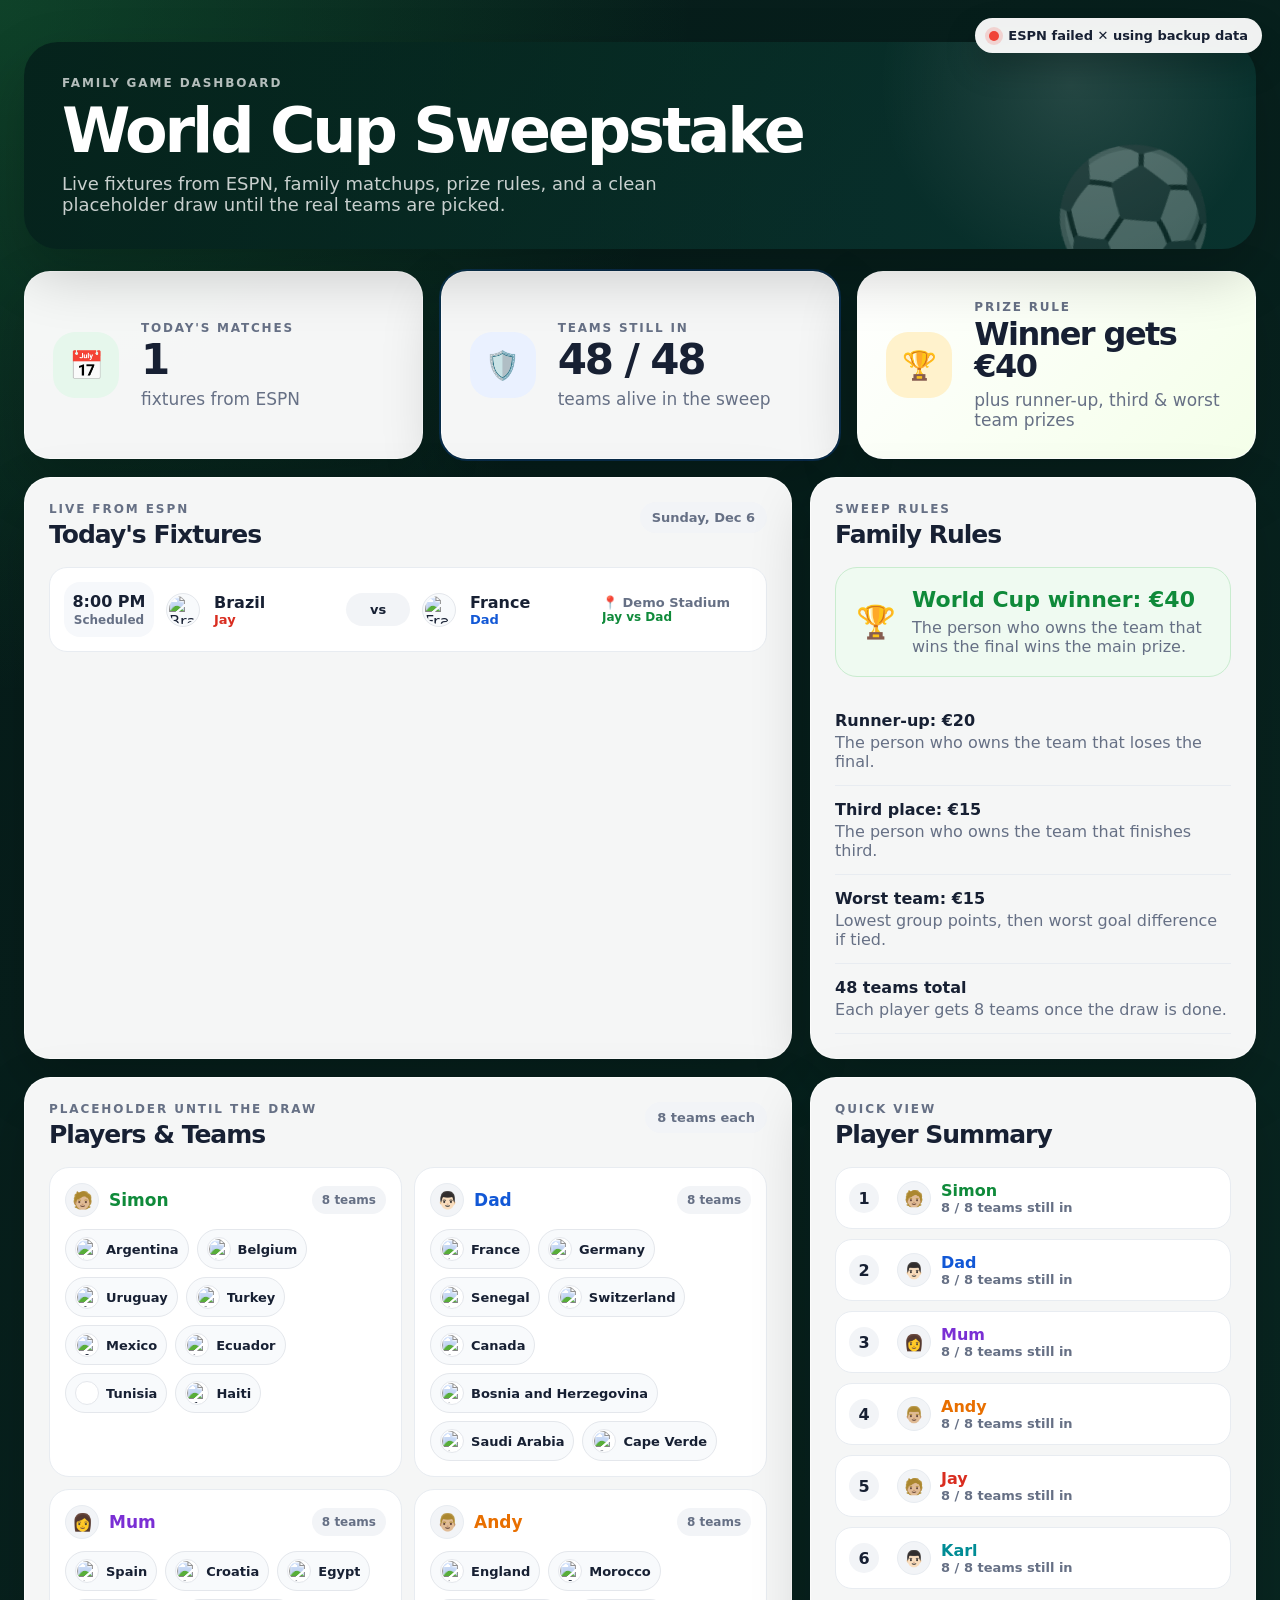
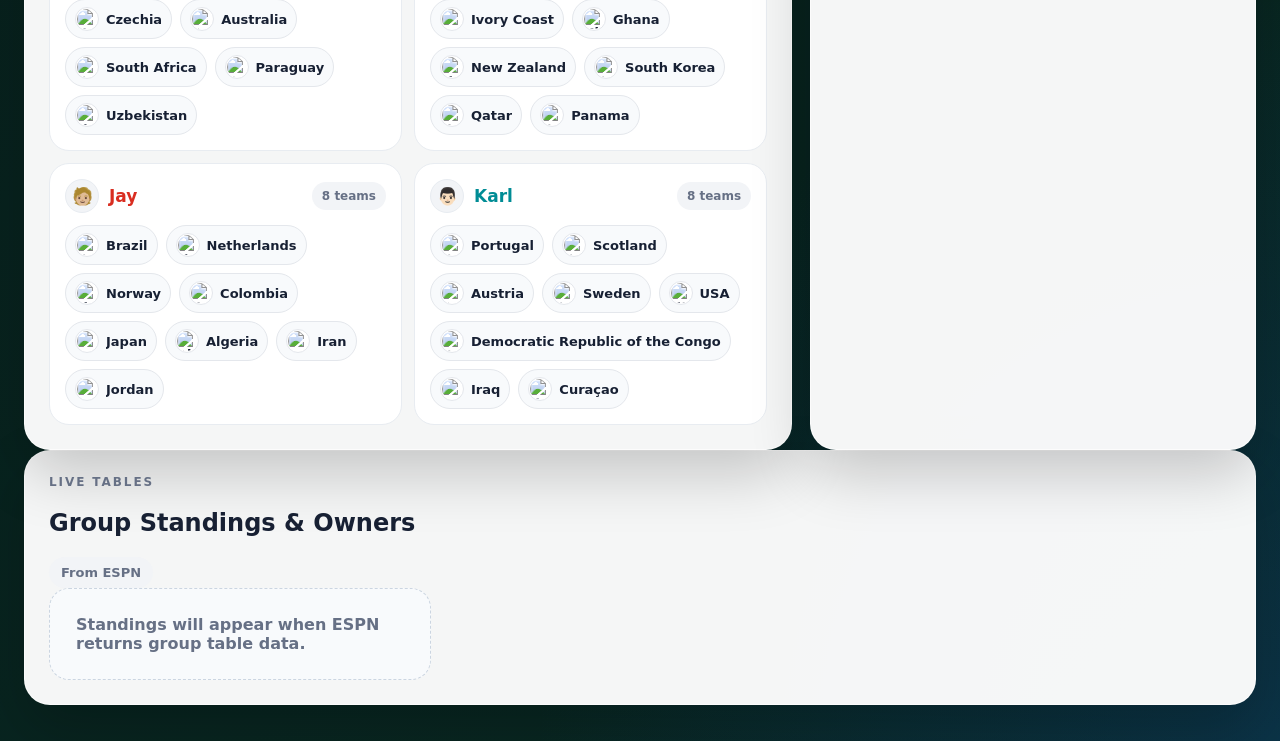
==== index.html @ 4bc3d5d6 "v6" ====
<!DOCTYPE html>
<html lang="en">
<head>
  <meta charset="UTF-8" />
  <meta name="viewport" content="width=device-width, initial-scale=1.0" />
  <title>World Cup Sweepstake</title>
  <link rel="stylesheet" href="styles.css" />
</head>
<body>
  <div class="api-status" id="apiStatus">
    <span class="status-dot status-checking"></span>
    <span id="apiStatusText">Checking ESPN...</span>
  </div>

  <main class="page-shell">
    <section class="hero">
      <div class="hero-ball" aria-hidden="true">⚽</div>
      <div>
        <p class="eyebrow">Family game dashboard</p>
        <h1>World Cup Sweepstake</h1>
        <p class="hero-subtitle">Live fixtures from ESPN, family matchups, prize rules, and a clean placeholder draw until the real teams are picked.</p>
      </div>
    </section>

    <section class="summary-grid">
      <article class="summary-card">
        <div class="summary-icon green">📅</div>
        <div>
          <p id="matchesTileTitle">Next Matches</p>
          <strong id="todayCount">0</strong>
          <span id="matchesTileSubtext">upcoming fixtures from ESPN</span>
        </div>
      </article>

      <article class="summary-card featured">
        <div class="summary-icon blue">🛡️</div>
        <div>
          <p>Teams Still In</p>
          <strong id="teamsStillIn">48 / 48</strong>
          <span>teams alive in the sweep</span>
        </div>
      </article>

      <article class="summary-card prize-card">
        <div class="summary-icon gold">🏆</div>
        <div>
          <p>Prize Rule</p>
          <strong>Winner gets €40</strong>
          <span>plus runner-up, third & worst team prizes</span>
        </div>
      </article>
    </section>

    <section class="content-grid">
      <article class="panel fixtures-panel">
        <div class="panel-heading">
          <div>
            <p class="eyebrow">Live from ESPN</p>
            <h2 id="fixturePanelTitle">Next Fixtures</h2>
          </div>
          <span class="date-pill" id="fixtureDate">Checking</span>
        </div>
        <div class="fixtures-list" id="fixturesList"></div>
      </article>

      <article class="panel rules-panel">
        <div class="panel-heading">
          <div>
            <p class="eyebrow">Sweep rules</p>
            <h2>Family Rules</h2>
          </div>
        </div>

        <div class="main-rule">
          <span>🏆</span>
          <div>
            <strong>World Cup winner: €40</strong>
            <p>The person who owns the team that wins the final wins the main prize.</p>
          </div>
        </div>

        <ul class="rule-list">
          <li><strong>Runner-up: €20</strong><span>The person who owns the team that loses the final.</span></li>
          <li><strong>Third place: €15</strong><span>The person who owns the team that finishes third.</span></li>
          <li><strong>Worst team: €15</strong><span>Lowest group points, then worst goal difference if tied.</span></li>
          <li><strong>48 teams total</strong><span>Each player gets 8 teams once the draw is done.</span></li>
        </ul>
      </article>
    </section>

    <section class="lower-grid">
      <article class="panel draw-panel">
        <div class="panel-heading">
          <div>
            <p class="eyebrow">Placeholder until the draw</p>
            <h2>Players & Teams</h2>
          </div>
          <span class="date-pill">8 teams each</span>
        </div>
        <div id="playerDraw" class="draw-grid"></div>
      </article>

      <article class="panel leaderboard-panel">
        <div class="panel-heading">
          <div>
            <p class="eyebrow">Quick view</p>
            <h2>Player Summary</h2>
          </div>
        </div>
        <div id="leaderboard" class="leaderboard-list"></div>
      </article>
    </section>

<section class="panel full-width">
  <div class="section-head">
    <div>
      <p class="eyebrow">Live Tables</p>
      <h2>Group Standings & Owners</h2>
    </div>
    <span class="date-pill">From ESPN</span>
  </div>

  <div id="standingsGrid" class="standings-grid">
    <div class="empty-state">Loading group standings...</div>
  </div>
</section>

  </main>

  <script src="app.js"></script>
</body>
</html>
---- styles.css ----
:root {
  --bg: #061b19;
  --bg-2: #092923;
  --card: #ffffff;
  --muted: #667085;
  --text: #172033;
  --green: #0f8a3a;
  --blue: #1258d6;
  --gold: #d69a00;
  --red: #d92d20;
  --orange: #e86f00;
  --purple: #7a2fd4;
  --teal: #008c95;
  --line: #e8ecf1;
  --shadow: 0 24px 60px rgba(0, 0, 0, 0.20);
}

* { box-sizing: border-box; }

body {
  margin: 0;
  min-height: 100vh;
  font-family: Inter, ui-sans-serif, system-ui, -apple-system, BlinkMacSystemFont, "Segoe UI", sans-serif;
  background:
    radial-gradient(circle at top left, rgba(42, 190, 92, .24), transparent 26%),
    radial-gradient(circle at bottom right, rgba(20, 91, 214, .20), transparent 28%),
    linear-gradient(135deg, var(--bg), var(--bg-2));
  color: var(--text);
}

.api-status {
  position: fixed;
  top: 18px;
  right: 18px;
  z-index: 1000;
  display: inline-flex;
  align-items: center;
  gap: 9px;
  padding: 10px 14px;
  border-radius: 999px;
  background: rgba(255, 255, 255, .94);
  color: var(--text);
  box-shadow: 0 14px 32px rgba(0, 0, 0, .22);
  font-size: 13px;
  font-weight: 800;
  backdrop-filter: blur(10px);
}

.status-dot {
  width: 10px;
  height: 10px;
  border-radius: 50%;
  display: inline-block;
}
.status-checking { background: #fdb022; box-shadow: 0 0 0 4px rgba(253,176,34,.18); }
.status-live { background: #12b76a; box-shadow: 0 0 0 4px rgba(18,183,106,.18); }
.status-error { background: #f04438; box-shadow: 0 0 0 4px rgba(240,68,56,.18); }

.page-shell {
  width: min(1500px, calc(100% - 48px));
  margin: 0 auto;
  padding: 42px 0 36px;
}

.hero {
  position: relative;
  display: flex;
  align-items: center;
  min-height: 170px;
  overflow: hidden;
  border-radius: 34px;
  padding: 34px 38px;
  margin-bottom: 22px;
  color: white;
  background:
    linear-gradient(90deg, rgba(5, 30, 27, .78), rgba(5, 30, 27, .28)),
    radial-gradient(circle at 85% 20%, rgba(255,255,255,.18), transparent 18%),
    linear-gradient(135deg, #06351f, #0a3a35 70%);
  box-shadow: var(--shadow);
}

.hero h1 {
  margin: 3px 0 6px;
  font-size: clamp(34px, 5vw, 62px);
  letter-spacing: -0.05em;
}

.hero-subtitle {
  max-width: 700px;
  margin: 0;
  font-size: 18px;
  color: rgba(255,255,255,.78);
}

.hero-ball {
  position: absolute;
  right: 40px;
  bottom: -46px;
  font-size: 132px;
  opacity: .25;
  transform: rotate(-14deg);
}

.eyebrow {
  margin: 0 0 4px;
  color: var(--muted);
  font-size: 12px;
  font-weight: 900;
  text-transform: uppercase;
  letter-spacing: .16em;
}
.hero .eyebrow { color: rgba(255,255,255,.7); }

.summary-grid {
  display: grid;
  grid-template-columns: repeat(3, 1fr);
  gap: 18px;
  margin-bottom: 18px;
}

.summary-card,
.panel {
  background: rgba(255, 255, 255, .96);
  border: 1px solid rgba(255,255,255,.75);
  border-radius: 26px;
  box-shadow: var(--shadow);
}

.summary-card {
  min-height: 150px;
  display: flex;
  align-items: center;
  gap: 22px;
  padding: 28px;
}
.summary-card.featured { outline: 2px solid rgba(18, 88, 214, .25); }
.summary-card.prize-card { background: linear-gradient(135deg, #fff, #f4ffe9); }
.summary-card p { margin: 0 0 4px; color: var(--muted); font-weight: 900; text-transform: uppercase; letter-spacing: .15em; font-size: 12px; }
.summary-card strong { display: block; font-size: 42px; line-height: 1; letter-spacing: -.05em; }
.summary-card span { display: block; margin-top: 8px; color: var(--muted); font-size: 17px; }
.prize-card strong { font-size: 34px; color: var(--text); }

.summary-icon {
  width: 66px;
  height: 66px;
  border-radius: 22px;
  display: grid;
  place-items: center;
  font-size: 28px;
  flex: 0 0 auto;
}
.green { background: #e6f7ec; color: var(--green); }
.blue { background: #eaf1ff; color: var(--blue); }
.gold { background: #fff2cc; color: var(--gold); }

.content-grid {
  display: grid;
  grid-template-columns: 1.55fr .9fr;
  gap: 18px;
  margin-bottom: 18px;
}

.lower-grid {
  display: grid;
  grid-template-columns: 1.55fr .9fr;
  gap: 18px;
}

.panel { padding: 24px; }
.panel-heading {
  display: flex;
  justify-content: space-between;
  align-items: flex-start;
  gap: 14px;
  margin-bottom: 18px;
}
.panel-heading h2 {
  margin: 0;
  font-size: 25px;
  letter-spacing: -.04em;
}
.date-pill {
  display: inline-flex;
  align-items: center;
  border-radius: 999px;
  padding: 8px 12px;
  background: #f2f4f7;
  color: var(--muted);
  font-size: 13px;
  font-weight: 800;
}

.fixtures-list {
  display: grid;
  gap: 12px;
}
.fixture-row {
  display: grid;
  grid-template-columns: 90px 1fr auto 1fr 150px;
  align-items: center;
  gap: 12px;
  padding: 14px;
  border: 1px solid var(--line);
  border-radius: 18px;
  background: #fff;
}
.time-box {
  border-radius: 16px;
  background: #f6f8fb;
  padding: 10px 8px;
  text-align: center;
  font-weight: 900;
}
.time-box span { display: block; color: var(--muted); font-size: 12px; margin-top: 2px; }

.team {
  display: grid;
  grid-template-columns: 38px minmax(0, 1fr);
  align-items: center;
  gap: 10px;
  min-width: 0;
}
.team-name {
  display: block;
  overflow: hidden;
  white-space: nowrap;
  text-overflow: ellipsis;
  font-weight: 900;
}
.owner-name { display: block; font-size: 13px; font-weight: 900; color: var(--green); }
.fixture-score {
  border-radius: 999px;
  background: #f2f4f7;
  padding: 9px 12px;
  min-width: 64px;
  text-align: center;
  font-size: 13px;
  font-weight: 900;
}
.venue {
  min-width: 0;
  color: var(--muted);
  font-size: 13px;
  font-weight: 700;
}
.venue span {
  display: block;
  overflow: hidden;
  white-space: nowrap;
  text-overflow: ellipsis;
}
.status-text { color: var(--green); font-size: 12px; }

.team-logo,
.flag,
.fixture-flag,
.team-chip img {
  width: 34px !important;
  height: 34px !important;
  max-width: 34px !important;
  max-height: 34px !important;
  object-fit: contain !important;
  border-radius: 50%;
  flex: 0 0 34px;
  display: block;
  background: #f8fafc;
  border: 1px solid #e4e7ec;
  padding: 2px;
}

.main-rule {
  display: flex;
  gap: 16px;
  align-items: center;
  padding: 20px;
  margin-bottom: 20px;
  border-radius: 22px;
  background: #effaf1;
  border: 1px solid #c9eccf;
}
.main-rule span { font-size: 32px; }
.main-rule strong { display: block; color: var(--green); font-size: 22px; line-height: 1.05; }
.main-rule p { margin: 7px 0 0; color: var(--muted); }
.rule-list { list-style: none; padding: 0; margin: 0; }
.rule-list li { padding: 14px 0; border-bottom: 1px solid var(--line); }
.rule-list strong { display: block; font-size: 16px; }
.rule-list span { display: block; color: var(--muted); margin-top: 3px; }

.performance-table,
.leaderboard-list { display: grid; gap: 10px; }
.player-row {
  display: grid;
  grid-template-columns: 150px 95px 1fr 120px minmax(220px, 1.4fr);
  align-items: center;
  gap: 12px;
  padding: 12px;
  border: 1px solid var(--line);
  border-radius: 17px;
  background: #fff;
}
.player-name {
  display: flex;
  align-items: center;
  gap: 10px;
  font-weight: 900;
}
.avatar {
  width: 34px;
  height: 34px;
  border-radius: 50%;
  display: grid;
  place-items: center;
  background: #f2f4f7;
  border: 1px solid var(--line);
}
.count { font-weight: 900; }
.progress-track { height: 9px; border-radius: 999px; background: #eef2f6; overflow: hidden; }
.progress-fill { height: 100%; width: 0%; border-radius: inherit; transition: width .4s ease; }
.status-pill {
  justify-self: start;
  border-radius: 999px;
  padding: 7px 10px;
  font-size: 12px;
  font-weight: 900;
  background: #f2f4f7;
}
.team-chip-list { display: flex; gap: 6px; flex-wrap: wrap; align-items: center; }
.team-chip { position: relative; }
.team-chip.knocked img { opacity: .35; filter: grayscale(1); }

.leaderboard-row {
  display: grid;
  grid-template-columns: 38px 1fr auto;
  align-items: center;
  gap: 10px;
  padding: 13px;
  border: 1px solid var(--line);
  border-radius: 17px;
  background: #fff;
}
.rank {
  width: 30px;
  height: 30px;
  border-radius: 50%;
  display: grid;
  place-items: center;
  background: #f2f4f7;
  font-weight: 900;
}
.leader-meta { color: var(--muted); font-size: 13px; font-weight: 700; }
.points { font-weight: 950; font-size: 20px; }
.empty-state {
  padding: 26px;
  border-radius: 20px;
  background: #f8fafc;
  border: 1px dashed #cbd5e1;
  color: var(--muted);
  font-weight: 800;
}

@media (max-width: 1100px) {
  .summary-grid, .content-grid, .lower-grid { grid-template-columns: 1fr; }
  .fixture-row { grid-template-columns: 74px 1fr; }
  .fixture-score, .venue { grid-column: 2; }
  .player-row { grid-template-columns: 1fr; }
}

@media (max-width: 640px) {
  .page-shell { width: min(100% - 24px, 1500px); padding-top: 70px; }
  .api-status { left: 12px; right: 12px; justify-content: center; }
  .summary-card { align-items: flex-start; }
  .fixture-row { grid-template-columns: 1fr; }
  .fixture-score, .venue { grid-column: auto; }
}

/* v5 tweaks */
.draw-grid {
  display: grid;
  grid-template-columns: repeat(2, minmax(0, 1fr));
  gap: 12px;
}

.draw-card {
  border: 1px solid var(--line);
  border-radius: 20px;
  background: #fff;
  padding: 15px;
}

.draw-card-head {
  display: flex;
  align-items: center;
  justify-content: space-between;
  gap: 10px;
  margin-bottom: 12px;
}

.draw-card-head .player-name {
  font-size: 17px;
}

.team-count-pill {
  border-radius: 999px;
  padding: 7px 10px;
  background: #f2f4f7;
  color: var(--muted);
  font-size: 12px;
  font-weight: 900;
  white-space: nowrap;
}

.draw-team-list {
  display: flex;
  flex-wrap: wrap;
  gap: 8px;
}

.draw-team-chip {
  display: inline-flex;
  align-items: center;
  gap: 7px;
  max-width: 100%;
  padding: 7px 9px;
  border-radius: 999px;
  background: #f8fafc;
  border: 1px solid #e4e7ec;
  color: var(--text);
  font-size: 13px;
  font-weight: 850;
}

.draw-team-chip img {
  width: 24px !important;
  height: 24px !important;
  max-width: 24px !important;
  max-height: 24px !important;
  object-fit: contain !important;
  border-radius: 50%;
  background: white;
  border: 1px solid #e4e7ec;
  padding: 1px;
}

.draw-team-chip span {
  overflow: hidden;
  text-overflow: ellipsis;
  white-space: nowrap;
}

.summary-card.prize-card strong { font-size: 32px; }

@media (max-width: 900px) {
  .draw-grid { grid-template-columns: 1fr; }
}

.full-width {
  grid-column: 1 / -1;
}

.standings-grid {
  display: grid;
  grid-template-columns: repeat(3, minmax(260px, 1fr));
  gap: 18px;
}

.group-card {
  background: #ffffff;
  border: 1px solid #e7edf3;
  border-radius: 18px;
  overflow: hidden;
  box-shadow: 0 10px 25px rgba(15, 23, 42, 0.06);
}

.group-title {
  padding: 14px 16px;
  background: linear-gradient(135deg, #0f7a3a, #15a05d);
  color: white;
  font-weight: 800;
  display: flex;
  justify-content: space-between;
  align-items: center;
}

.group-table {
  width: 100%;
  border-collapse: collapse;
}

.group-table th,
.group-table td {
  padding: 10px 12px;
  border-bottom: 1px solid #edf2f7;
  font-size: 0.88rem;
  text-align: left;
}

.group-table th {
  background: #f8fafc;
  color: #667085;
  font-size: 0.75rem;
  text-transform: uppercase;
  letter-spacing: 0.04em;
}

.group-table tr:last-child td {
  border-bottom: none;
}

.standing-team {
  display: flex;
  align-items: center;
  gap: 8px;
  min-width: 0;
}

.standing-team img {
  width: 24px !important;
  height: 24px !important;
  max-width: 24px !important;
  max-height: 24px !important;
  object-fit: contain;
  border-radius: 50%;
  flex-shrink: 0;
}

.standing-team-name {
  font-weight: 700;
  color: #172033;
  white-space: nowrap;
  overflow: hidden;
  text-overflow: ellipsis;
}

.owner-pill {
  display: inline-flex;
  align-items: center;
  padding: 4px 8px;
  border-radius: 999px;
  background: #f1f5f9;
  font-weight: 700;
  font-size: 0.76rem;
}

.positive-gd {
  color: #0f8a3a;
  font-weight: 800;
}

.negative-gd {
  color: #dc2626;
  font-weight: 800;
}

@media (max-width: 1100px) {
  .standings-grid {
    grid-template-columns: repeat(2, minmax(260px, 1fr));
  }
}

@media (max-width: 720px) {
  .standings-grid {
    grid-template-columns: 1fr;
  }
}
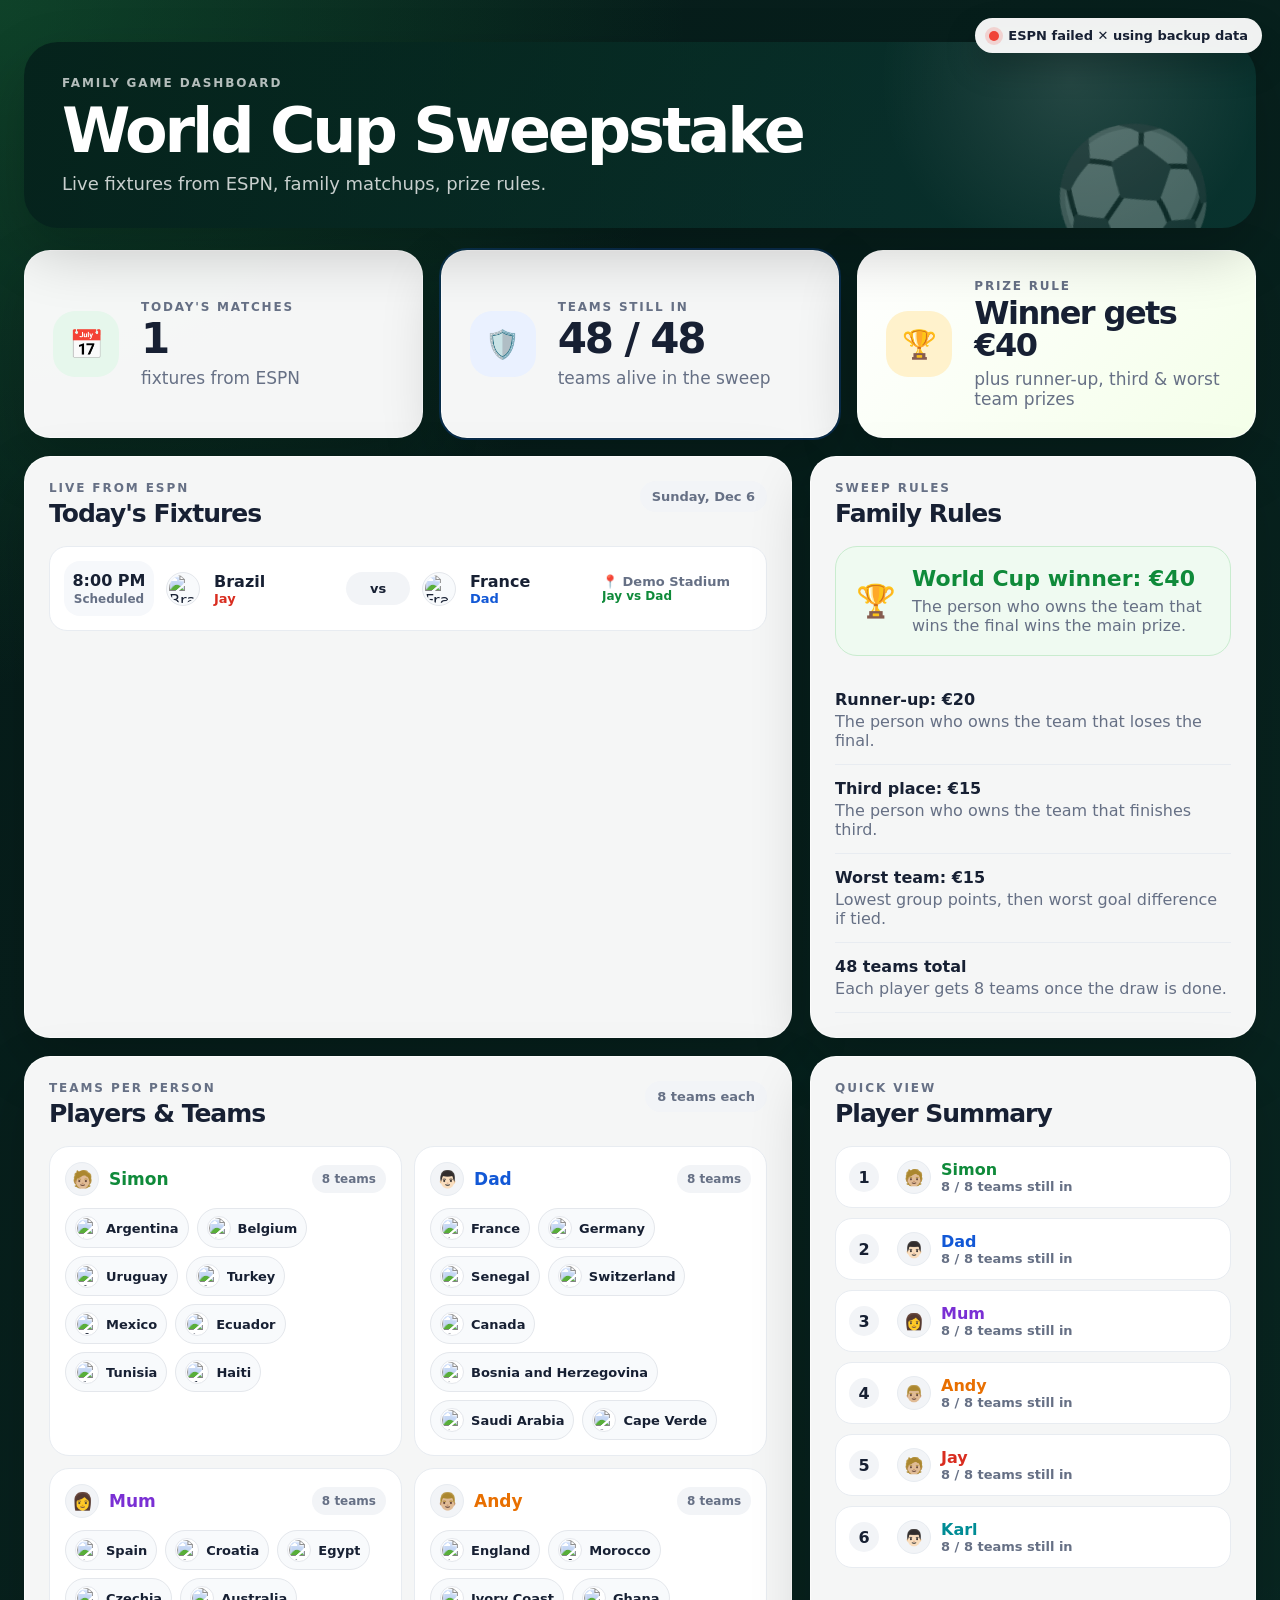
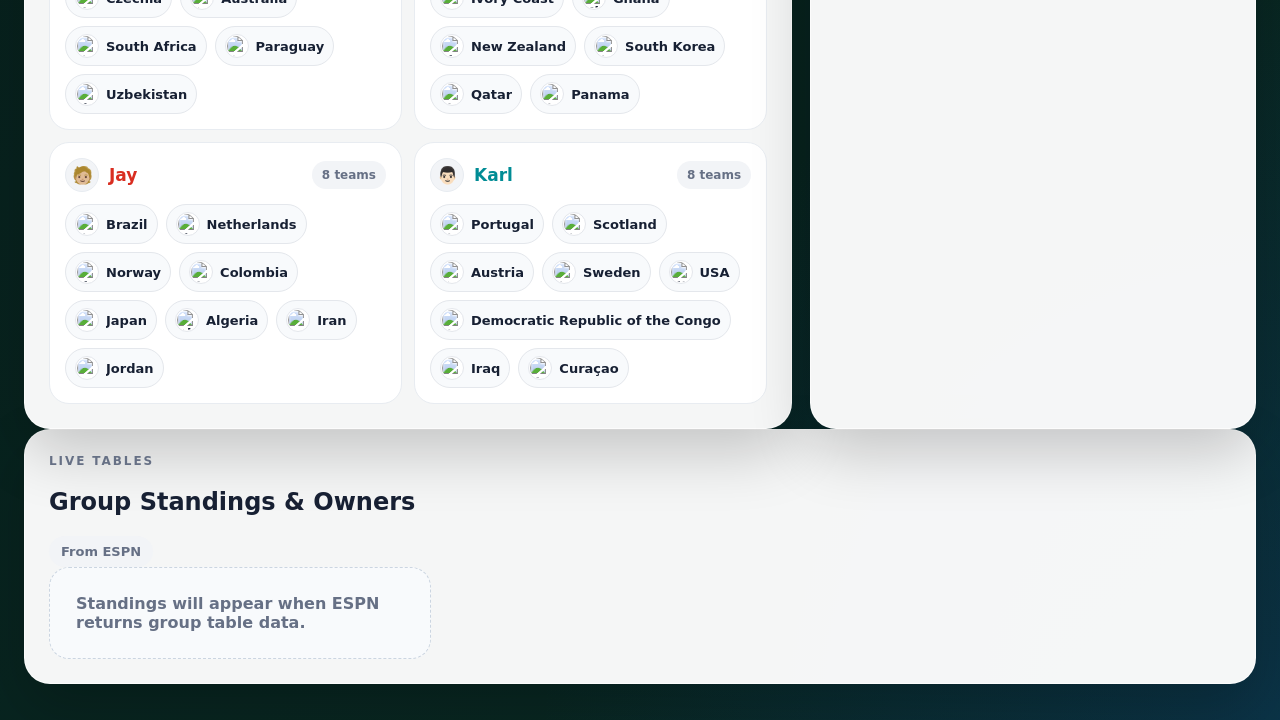
==== commit bb343a56: "v7" ====
--- a/index.html
+++ b/index.html
@@ -18,7 +18,7 @@
       <div>
         <p class="eyebrow">Family game dashboard</p>
         <h1>World Cup Sweepstake</h1>
-        <p class="hero-subtitle">Live fixtures from ESPN, family matchups, prize rules, and a clean placeholder draw until the real teams are picked.</p>
+        <p class="hero-subtitle">Live fixtures from ESPN, family matchups, prize rules.</p>
       </div>
     </section>
 
@@ -92,7 +92,7 @@
       <article class="panel draw-panel">
         <div class="panel-heading">
           <div>
-            <p class="eyebrow">Placeholder until the draw</p>
+            <p class="eyebrow">Teams per Person</p>
             <h2>Players & Teams</h2>
           </div>
           <span class="date-pill">8 teams each</span>
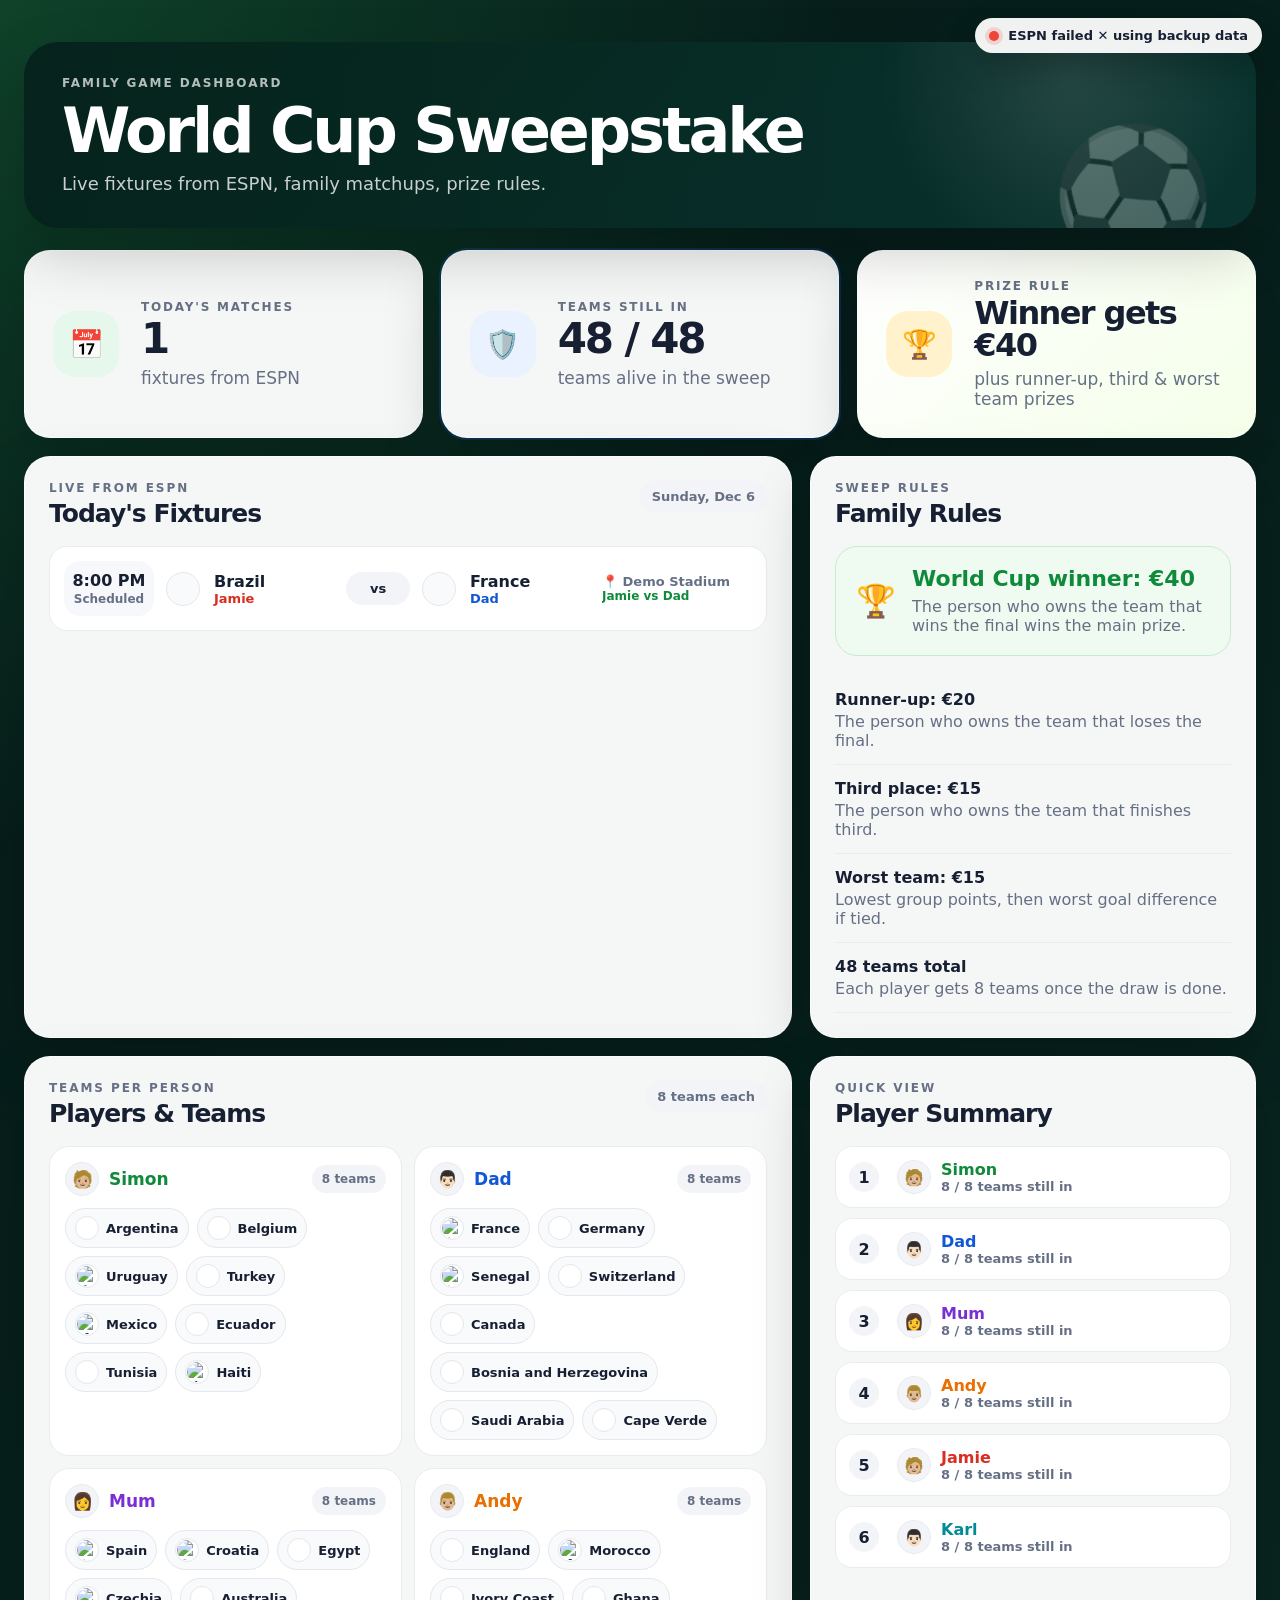
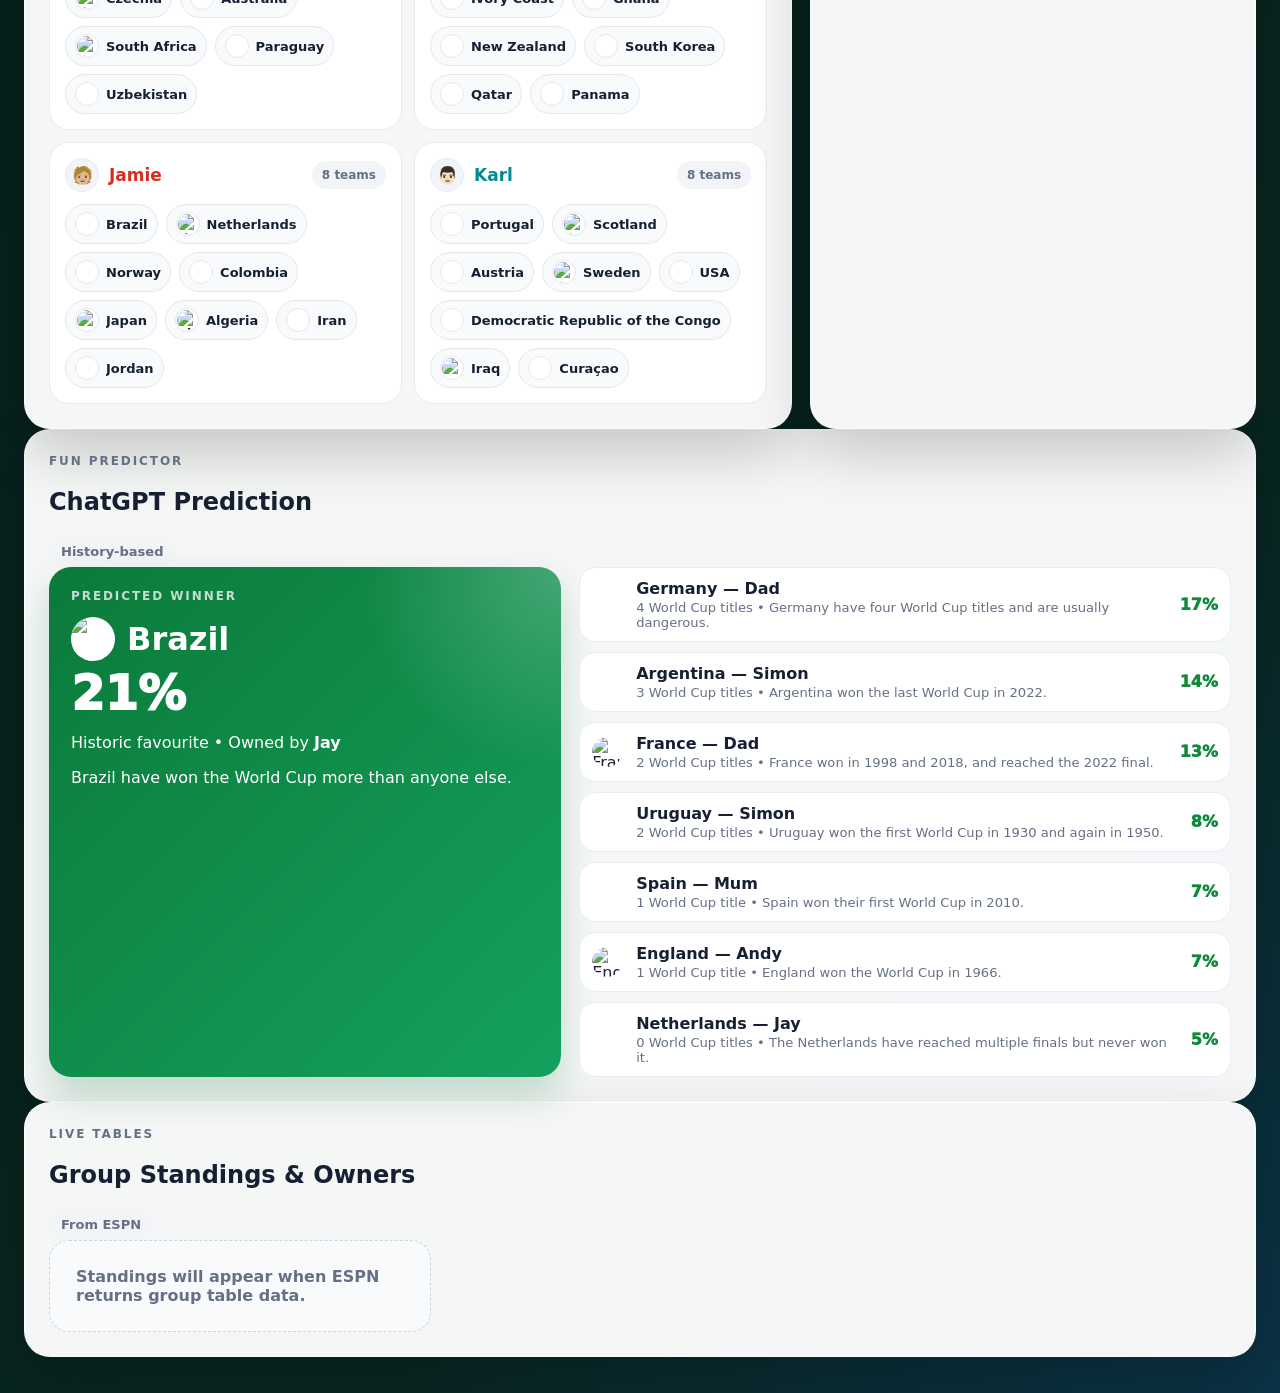
==== commit d77bce8a: "V8 Predictions" ====
--- a/index.html
+++ b/index.html
@@ -111,6 +111,18 @@
       </article>
     </section>
 
+    <section class="panel full-width">
+  <div class="section-head">
+    <div>
+      <p class="eyebrow">Fun Predictor</p>
+      <h2>ChatGPT Prediction</h2>
+    </div>
+    <span class="date-pill">History-based</span>
+  </div>
+
+  <div id="predictionCorner" class="prediction-grid"></div>
+</section>
+
 <section class="panel full-width">
   <div class="section-head">
     <div>
--- a/styles.css
+++ b/styles.css
@@ -561,4 +561,88 @@
   .standings-grid {
     grid-template-columns: 1fr;
   }
+}
+
+.prediction-grid {
+  display: grid;
+  grid-template-columns: 1.1fr 1.4fr;
+  gap: 18px;
+}
+
+.prediction-winner-card {
+  border-radius: 22px;
+  padding: 22px;
+  color: white;
+  background:
+    radial-gradient(circle at top right, rgba(255,255,255,0.22), transparent 28%),
+    linear-gradient(135deg, #0b7a3a, #15a05d);
+  box-shadow: 0 18px 35px rgba(15, 122, 58, 0.22);
+}
+
+.prediction-winner-card .big-team {
+  display: flex;
+  align-items: center;
+  gap: 12px;
+  font-size: 2rem;
+  font-weight: 900;
+  margin: 14px 0 8px;
+}
+
+.prediction-winner-card img {
+  width: 44px;
+  height: 44px;
+  object-fit: contain;
+  border-radius: 50%;
+  background: white;
+}
+
+.prediction-percent {
+  font-size: 3rem;
+  font-weight: 950;
+  line-height: 1;
+}
+
+.prediction-list {
+  display: grid;
+  gap: 10px;
+}
+
+.prediction-row {
+  display: grid;
+  grid-template-columns: 32px 1fr auto;
+  align-items: center;
+  gap: 12px;
+  padding: 11px 12px;
+  border: 1px solid #e7edf3;
+  border-radius: 16px;
+  background: #ffffff;
+}
+
+.prediction-row img {
+  width: 30px;
+  height: 30px;
+  object-fit: contain;
+  border-radius: 50%;
+}
+
+.prediction-team {
+  font-weight: 850;
+  color: #172033;
+}
+
+.prediction-meta {
+  color: #667085;
+  font-size: 0.82rem;
+  margin-top: 2px;
+}
+
+.prediction-score {
+  font-weight: 950;
+  color: #0f8a3a;
+}
+
+@media (max-width: 850px) {
+  .prediction-grid {
+    grid-template-columns: 1fr;
+  }
 }
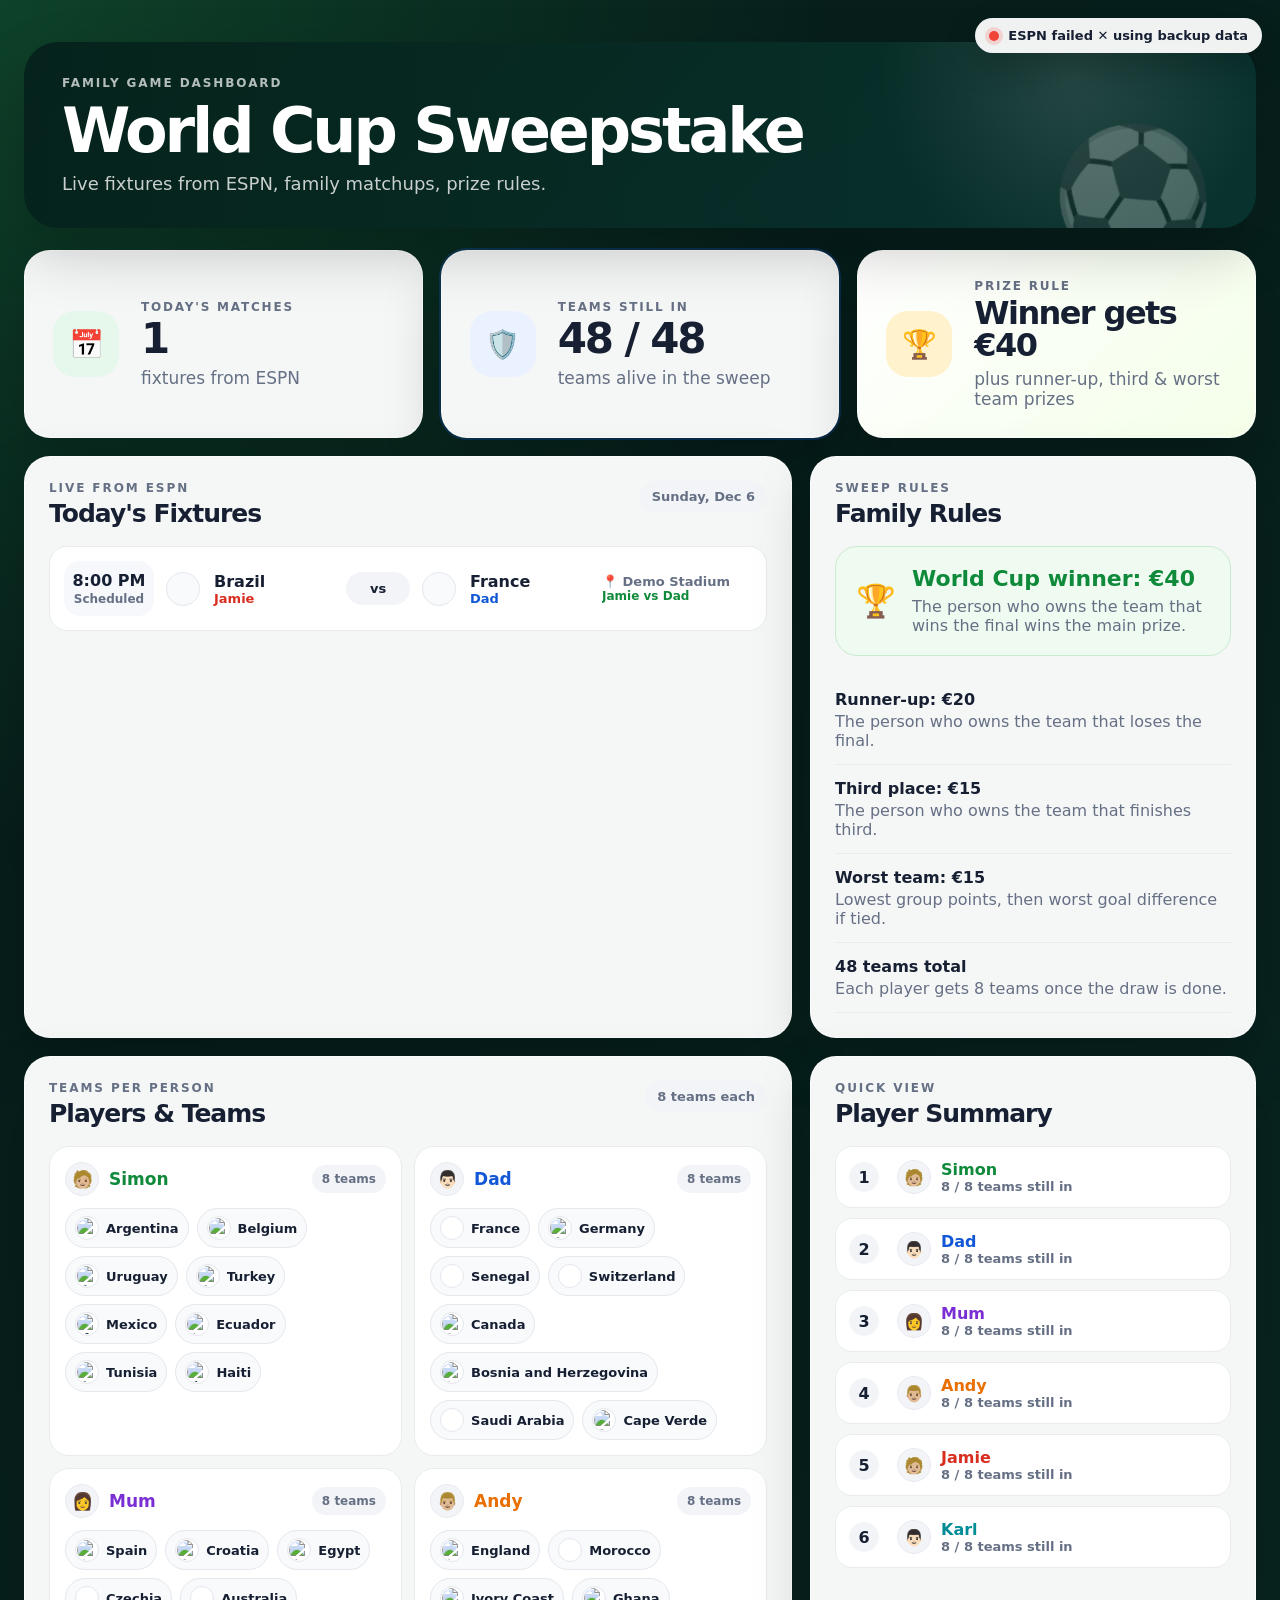
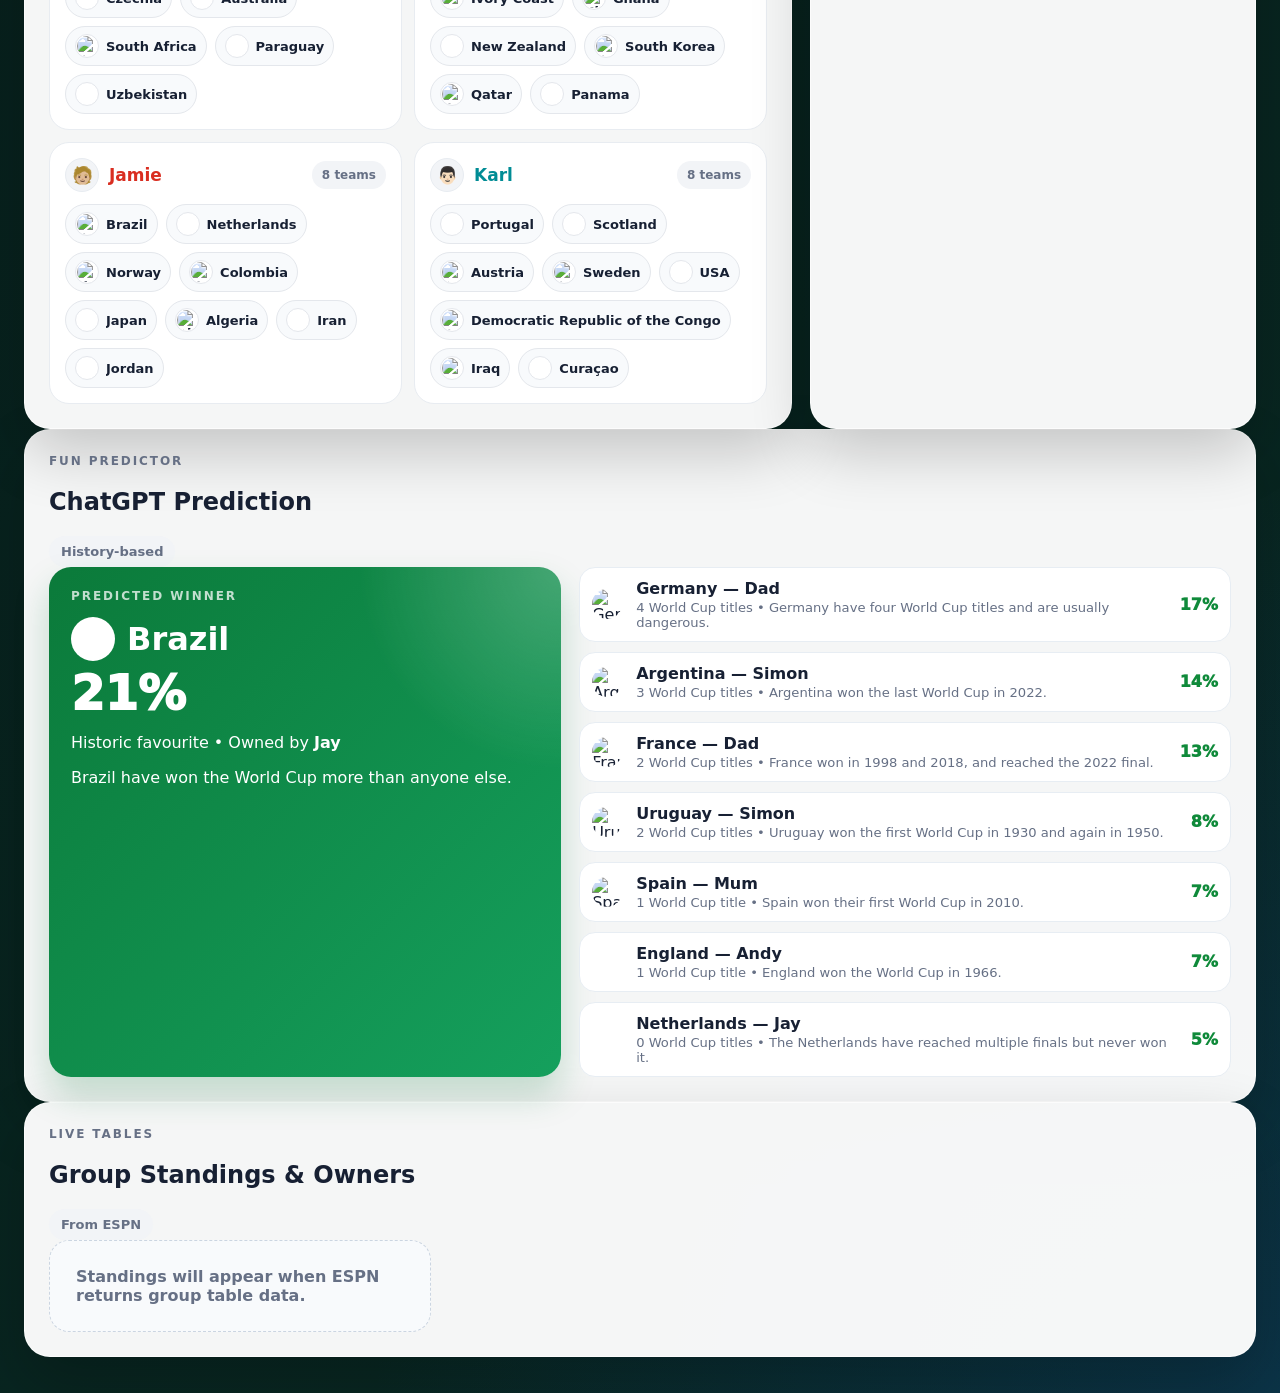
==== commit 4e95cdc5: "V9" ====
--- a/index.html
+++ b/index.html
@@ -5,6 +5,14 @@
   <meta name="viewport" content="width=device-width, initial-scale=1.0" />
   <title>World Cup Sweepstake</title>
   <link rel="stylesheet" href="styles.css" />
+  <link rel="icon" type="image/png" href="icons/icon-192.png">
+<link rel="apple-touch-icon" href="icons/apple-touch-icon.png">
+<link rel="manifest" href="manifest.webmanifest">
+
+<meta name="theme-color" content="#0f8a3a">
+<meta name="apple-mobile-web-app-capable" content="yes">
+<meta name="apple-mobile-web-app-status-bar-style" content="default">
+<meta name="apple-mobile-web-app-title" content="Hume WC 2026">
 </head>
 <body>
   <div class="api-status" id="apiStatus">
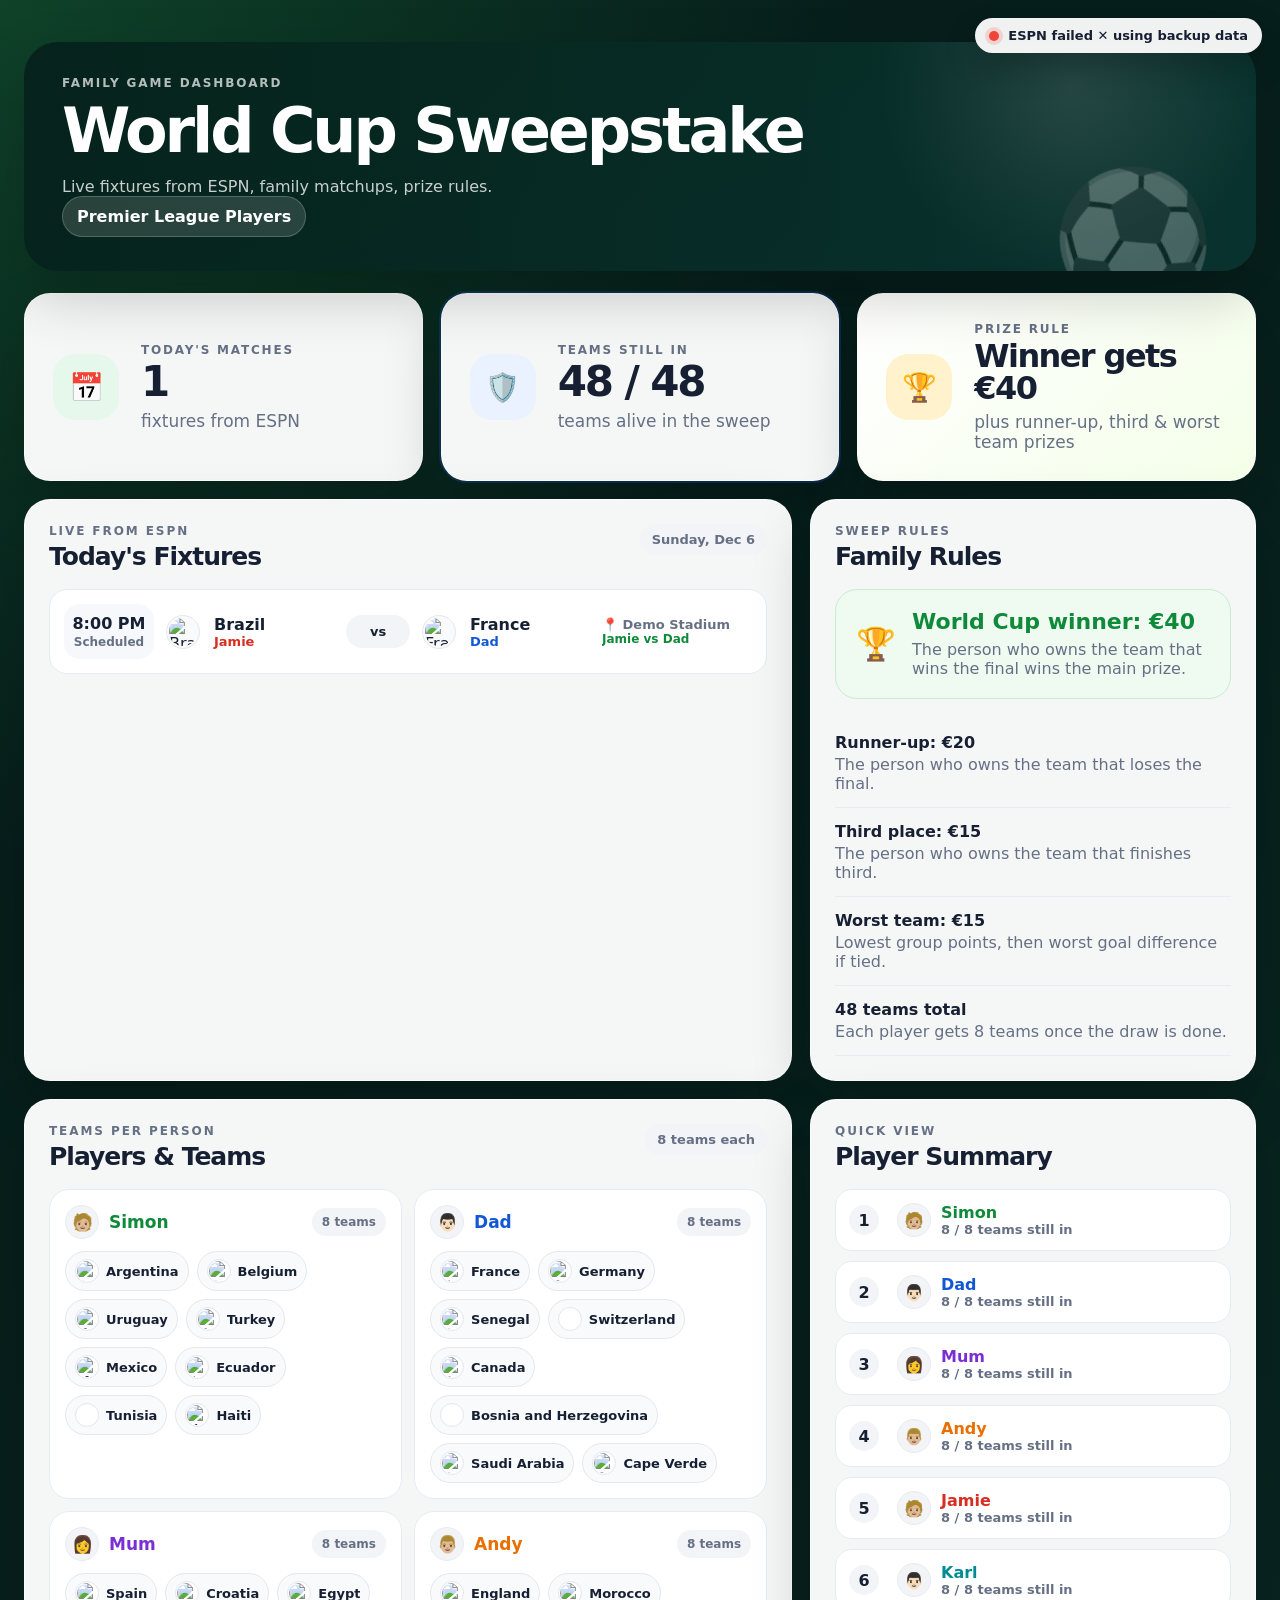
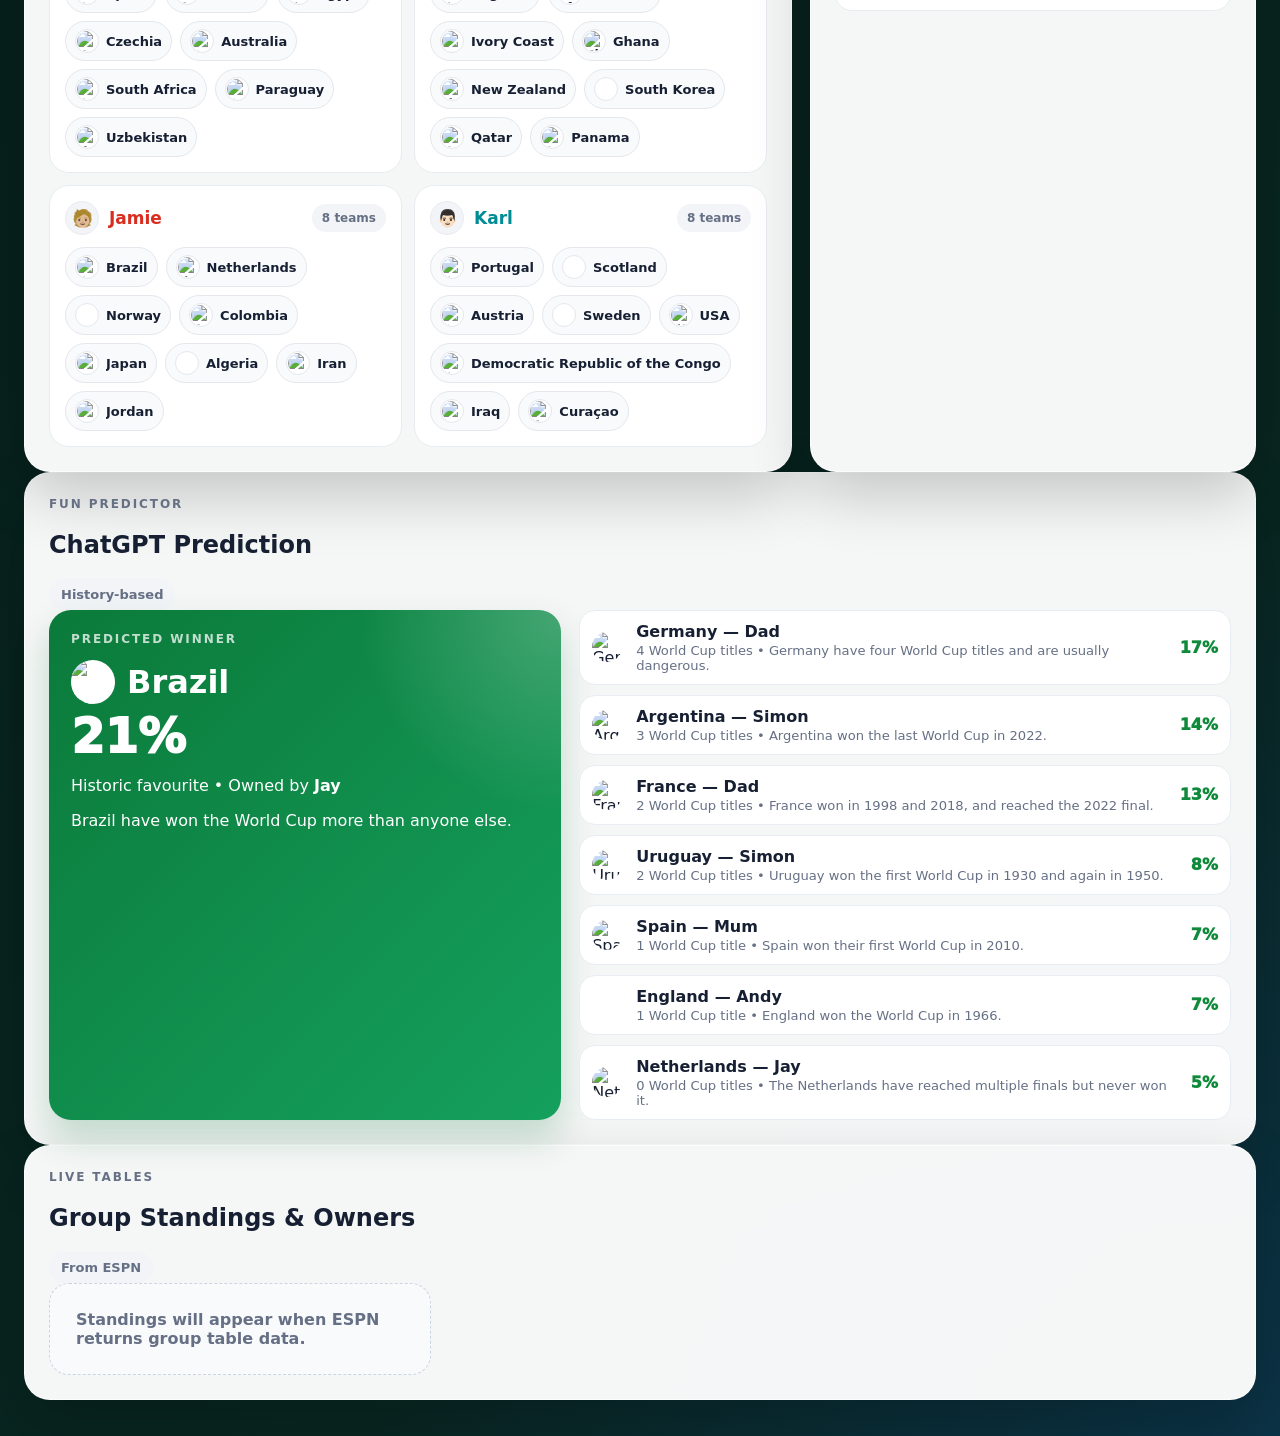
==== commit 76a04b17: "V10" ====
--- a/index.html
+++ b/index.html
@@ -27,6 +27,7 @@
         <p class="eyebrow">Family game dashboard</p>
         <h1>World Cup Sweepstake</h1>
         <p class="hero-subtitle">Live fixtures from ESPN, family matchups, prize rules.</p>
+        <a class="quick-link" href="premier-league.html">Premier League Players</a>
       </div>
     </section>
 
--- a/styles.css
+++ b/styles.css
@@ -645,4 +645,187 @@
   .prediction-grid {
     grid-template-columns: 1fr;
   }
+}
+
+.quick-link {
+  display: inline-flex;
+  align-items: center;
+  justify-content: center;
+  padding: 10px 14px;
+  border-radius: 999px;
+  background: rgba(255,255,255,0.14);
+  color: white;
+  text-decoration: none;
+  font-weight: 800;
+  border: 1px solid rgba(255,255,255,0.2);
+}
+
+.quick-link:hover {
+  background: rgba(255,255,255,0.22);
+}
+
+.compact-hero {
+  min-height: auto;
+  padding: 36px;
+  display: flex;
+  justify-content: space-between;
+  align-items: center;
+  gap: 22px;
+}
+
+.hero-subtitle {
+  color: rgba(255,255,255,0.78);
+  max-width: 680px;
+  margin-top: 10px;
+  font-size: 1rem;
+}
+
+.pl-summary {
+  grid-template-columns: repeat(3, minmax(220px, 1fr));
+}
+
+.pl-filters {
+  display: grid;
+  grid-template-columns: 1fr 220px 220px;
+  gap: 14px;
+}
+
+.pl-search,
+.pl-select {
+  width: 100%;
+  border: 1px solid #e2e8f0;
+  border-radius: 15px;
+  padding: 13px 14px;
+  font: inherit;
+  font-weight: 700;
+  color: #172033;
+  background: white;
+  outline: none;
+}
+
+.pl-search:focus,
+.pl-select:focus {
+  border-color: #0f8a3a;
+  box-shadow: 0 0 0 4px rgba(15,138,58,0.12);
+}
+
+.pl-player-grid {
+  display: grid;
+  grid-template-columns: repeat(3, minmax(260px, 1fr));
+  gap: 16px;
+}
+
+.pl-player-card {
+  border: 1px solid #e7edf3;
+  border-radius: 20px;
+  background: #ffffff;
+  padding: 16px;
+  box-shadow: 0 12px 28px rgba(15, 23, 42, 0.06);
+}
+
+.pl-player-top {
+  display: flex;
+  align-items: center;
+  gap: 12px;
+}
+
+.pl-player-avatar {
+  width: 54px;
+  height: 54px;
+  border-radius: 16px;
+  background: linear-gradient(135deg, #0f8a3a, #15a05d);
+  color: white;
+  display: grid;
+  place-items: center;
+  font-size: 1.15rem;
+  font-weight: 900;
+  flex-shrink: 0;
+  overflow: hidden;
+}
+
+.pl-player-avatar.has-badge {
+  background: #ffffff;
+  border: 1px solid #e7edf3;
+}
+
+.club-badge {
+  width: 42px;
+  height: 42px;
+  object-fit: contain;
+  border-radius: 10px;
+  background: #f8fafc;
+  padding: 5px;
+  flex-shrink: 0;
+}
+
+.pl-player-name {
+  font-weight: 950;
+  color: #172033;
+  font-size: 1.02rem;
+}
+
+.pl-player-meta {
+  color: #667085;
+  font-size: 0.85rem;
+  margin-top: 2px;
+  font-weight: 700;
+}
+
+.pl-badges {
+  display: flex;
+  flex-wrap: wrap;
+  gap: 8px;
+  margin-top: 14px;
+}
+
+.pl-badge {
+  display: inline-flex;
+  align-items: center;
+  gap: 6px;
+  border-radius: 999px;
+  padding: 7px 9px;
+  background: #f1f5f9;
+  font-weight: 800;
+  color: #344054;
+  font-size: 0.78rem;
+}
+
+.pl-badge img {
+  width: 18px;
+  height: 18px;
+  object-fit: contain;
+}
+
+.pl-owner {
+  background: #ecfdf3;
+  color: #0f8a3a;
+}
+
+.pl-note {
+  margin-top: 12px;
+  color: #667085;
+  font-size: 0.86rem;
+  line-height: 1.35;
+}
+
+@media (max-width: 1000px) {
+  .pl-player-grid {
+    grid-template-columns: repeat(2, minmax(240px, 1fr));
+  }
+
+  .pl-filters {
+    grid-template-columns: 1fr;
+  }
+
+  .compact-hero {
+    align-items: flex-start;
+    flex-direction: column;
+  }
+}
+
+@media (max-width: 640px) {
+  .pl-player-grid,
+  .pl-summary {
+    grid-template-columns: 1fr;
+  }
 }
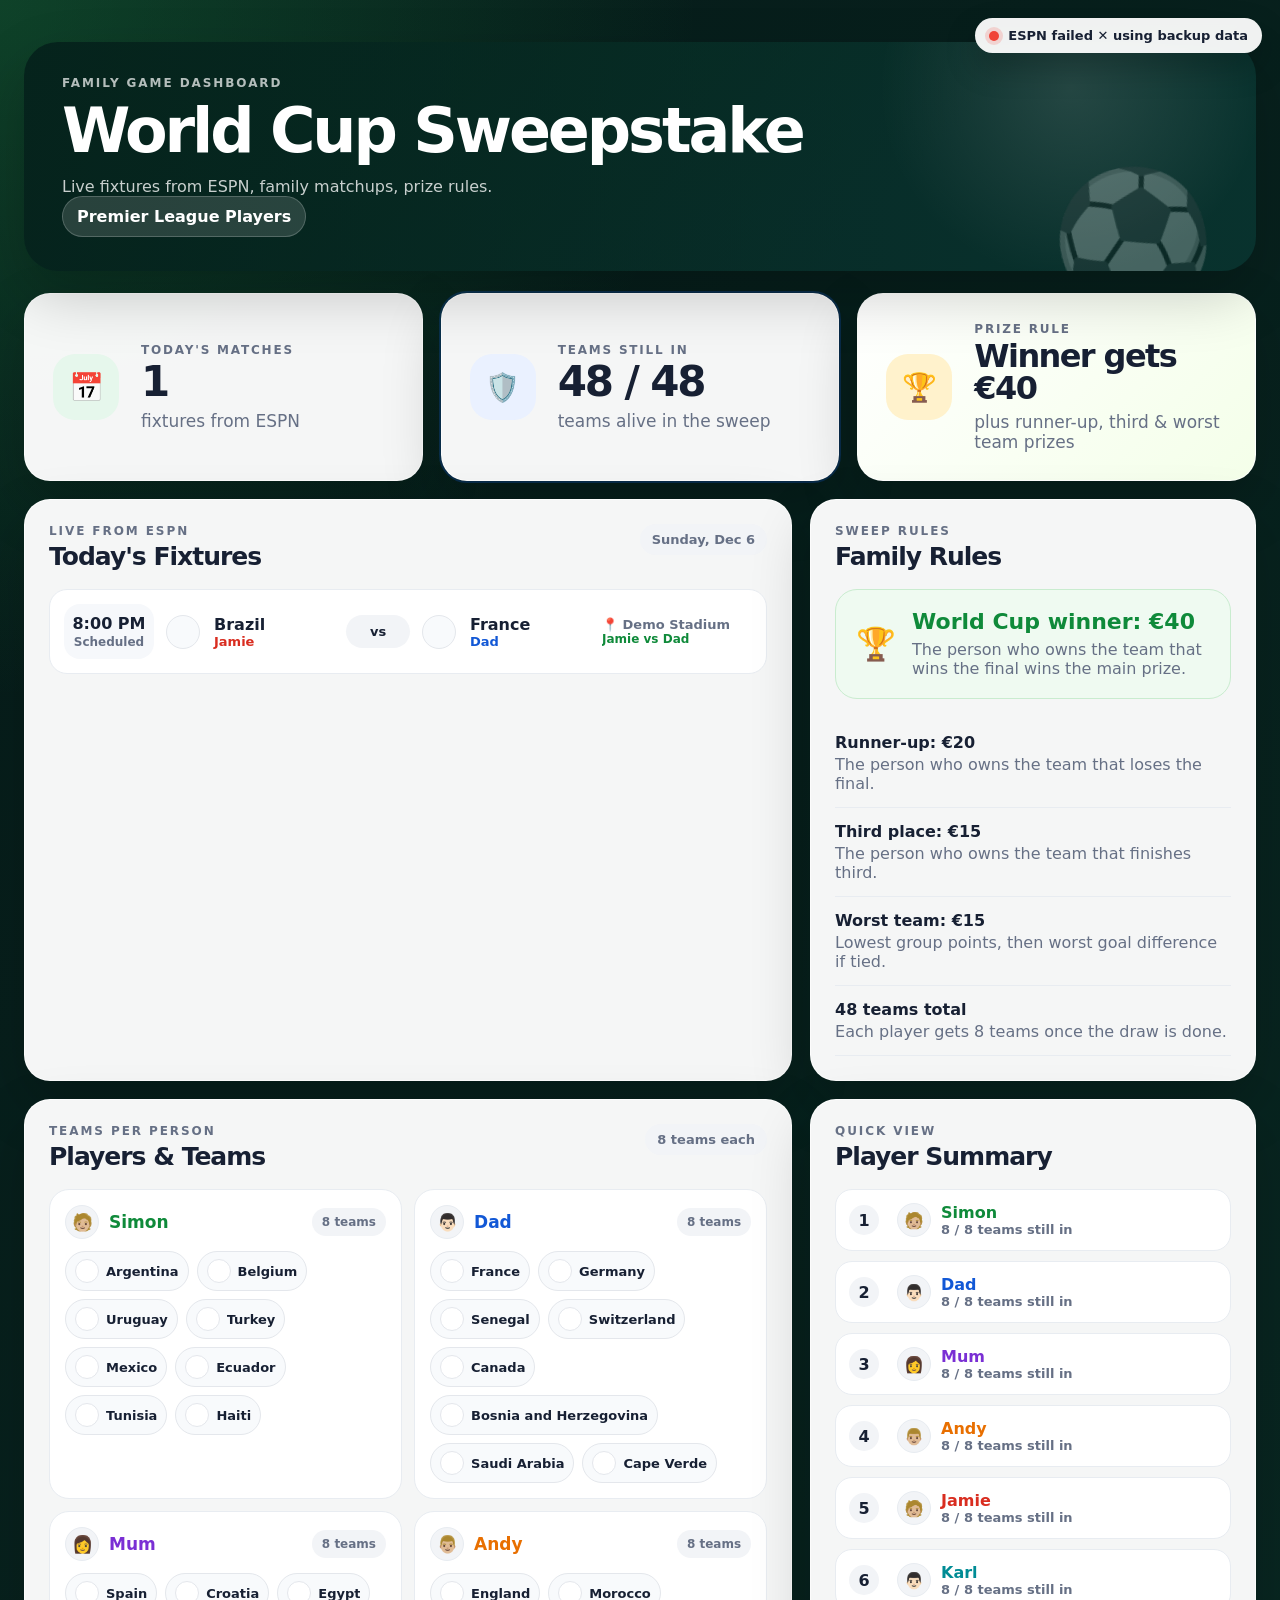
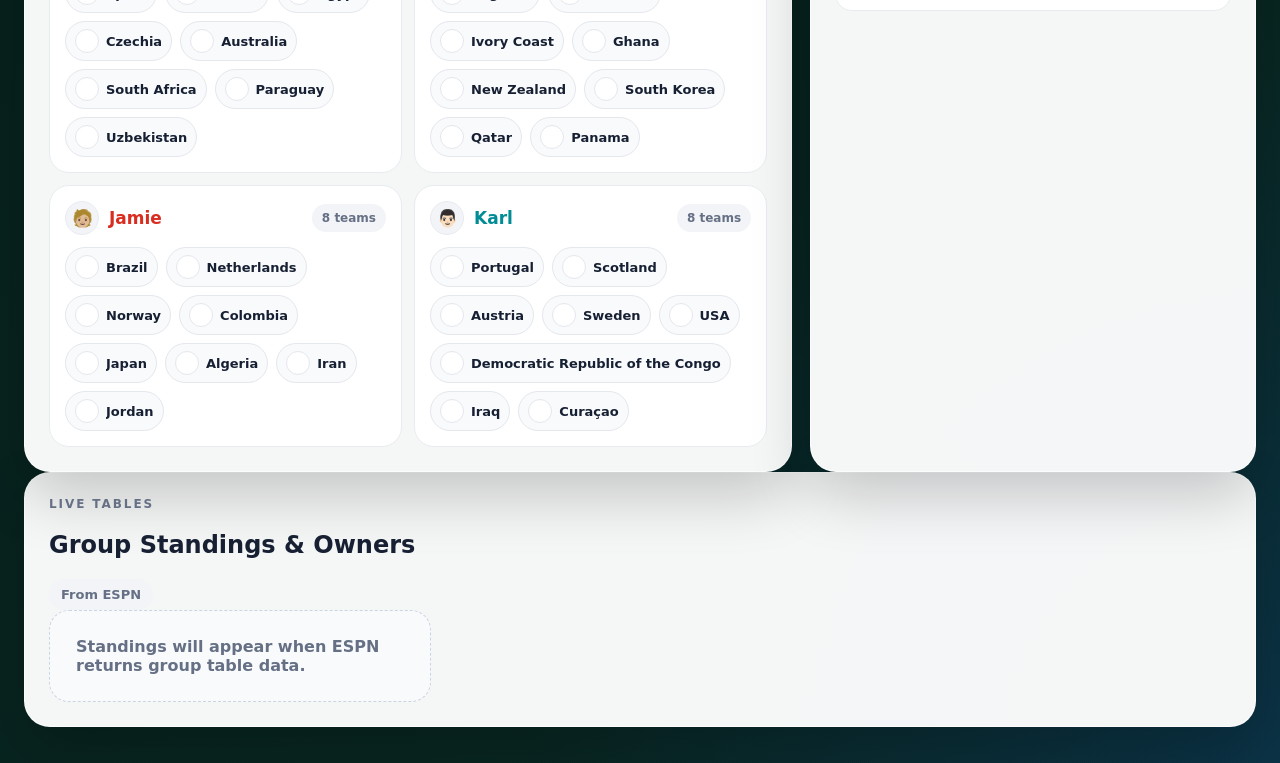
==== commit 42ff99c4: "V14" ====
--- a/index.html
+++ b/index.html
@@ -120,17 +120,6 @@
       </article>
     </section>
 
-    <section class="panel full-width">
-  <div class="section-head">
-    <div>
-      <p class="eyebrow">Fun Predictor</p>
-      <h2>ChatGPT Prediction</h2>
-    </div>
-    <span class="date-pill">History-based</span>
-  </div>
-
-  <div id="predictionCorner" class="prediction-grid"></div>
-</section>
 
 <section class="panel full-width">
   <div class="section-head">
--- a/styles.css
+++ b/styles.css
@@ -828,4 +828,249 @@
   .pl-summary {
     grid-template-columns: 1fr;
   }
+}
+.group-card {
+  overflow: hidden;
+}
+
+.group-table {
+  min-width: 100%;
+}
+
+@media (max-width: 720px) {
+  .standings-grid {
+    grid-template-columns: 1fr;
+  }
+
+  .group-card {
+    overflow: visible;
+  }
+
+  .group-table,
+  .group-table thead,
+  .group-table tbody,
+  .group-table th,
+  .group-table td,
+  .group-table tr {
+    display: block;
+  }
+
+  .group-table thead {
+    display: none;
+  }
+
+  .group-table tr {
+    margin: 10px;
+    padding: 12px;
+    border: 1px solid #e7edf3;
+    border-radius: 16px;
+    background: #ffffff;
+    box-shadow: 0 8px 20px rgba(15, 23, 42, 0.05);
+  }
+
+  .group-table td {
+    display: flex;
+    justify-content: space-between;
+    align-items: center;
+    gap: 12px;
+    padding: 8px 0;
+    border-bottom: 1px solid #edf2f7;
+    font-size: 0.88rem;
+  }
+
+  .group-table td:last-child {
+    border-bottom: none;
+  }
+
+  .group-table td::before {
+    content: "";
+    font-weight: 800;
+    color: #667085;
+    font-size: 0.75rem;
+    text-transform: uppercase;
+    letter-spacing: 0.04em;
+    flex-shrink: 0;
+  }
+
+  .group-table td:nth-child(1)::before {
+    content: "Team";
+  }
+
+  .group-table td:nth-child(2)::before {
+    content: "Owner";
+  }
+
+  .group-table td:nth-child(3)::before {
+    content: "Played";
+  }
+
+  .group-table td:nth-child(4)::before {
+    content: "Won";
+  }
+
+  .group-table td:nth-child(5)::before {
+    content: "Draw";
+  }
+
+  .group-table td:nth-child(6)::before {
+    content: "Lost";
+  }
+
+  .group-table td:nth-child(7)::before {
+    content: "GD";
+  }
+
+  .group-table td:nth-child(8)::before {
+    content: "Pts";
+  }
+
+  .standing-team {
+    justify-content: flex-end;
+    text-align: right;
+  }
+
+  .standing-team-name {
+    white-space: normal;
+    text-align: right;
+  }
+
+  .owner-pill {
+    white-space: nowrap;
+  }
+}
+/* Fix Group Standings clipping */
+.standings-grid {
+  display: grid;
+  grid-template-columns: repeat(3, minmax(360px, 1fr));
+  gap: 18px;
+  width: 100%;
+  max-width: 100%;
+}
+
+.group-card {
+  width: 100%;
+  max-width: 100%;
+  overflow-x: auto;
+  overflow-y: hidden;
+}
+
+.group-card::-webkit-scrollbar {
+  height: 8px;
+}
+
+.group-card::-webkit-scrollbar-thumb {
+  background: #cbd5e1;
+  border-radius: 999px;
+}
+
+.group-table {
+  width: 100%;
+  min-width: 620px;
+  border-collapse: collapse;
+}
+
+.group-table th,
+.group-table td {
+  white-space: nowrap;
+}
+
+.standing-team {
+  min-width: 170px;
+}
+
+.standing-team-name {
+  white-space: nowrap;
+}
+
+/* Tablet */
+@media (max-width: 1200px) {
+  .standings-grid {
+    grid-template-columns: repeat(2, minmax(360px, 1fr));
+  }
+}
+
+/* Mobile: turn table rows into cards */
+@media (max-width: 720px) {
+  .standings-grid {
+    grid-template-columns: 1fr;
+  }
+
+  .group-card {
+    overflow: visible;
+  }
+
+  .group-table {
+    min-width: 0;
+    width: 100%;
+  }
+
+  .group-table,
+  .group-table thead,
+  .group-table tbody,
+  .group-table th,
+  .group-table td,
+  .group-table tr {
+    display: block;
+  }
+
+  .group-table thead {
+    display: none;
+  }
+
+  .group-table tr {
+    margin: 10px;
+    padding: 12px;
+    border: 1px solid #e7edf3;
+    border-radius: 16px;
+    background: #ffffff;
+    box-shadow: 0 8px 18px rgba(15, 23, 42, 0.06);
+  }
+
+  .group-table td {
+    display: grid;
+    grid-template-columns: 82px minmax(0, 1fr);
+    align-items: center;
+    gap: 10px;
+    padding: 8px 0;
+    border-bottom: 1px solid #edf2f7;
+    font-size: 0.86rem;
+    white-space: normal;
+  }
+
+  .group-table td:last-child {
+    border-bottom: none;
+  }
+
+  .group-table td::before {
+    font-weight: 850;
+    color: #667085;
+    font-size: 0.72rem;
+    text-transform: uppercase;
+    letter-spacing: 0.04em;
+  }
+
+  .group-table td:nth-child(1)::before { content: "Team"; }
+  .group-table td:nth-child(2)::before { content: "Owner"; }
+  .group-table td:nth-child(3)::before { content: "Played"; }
+  .group-table td:nth-child(4)::before { content: "Won"; }
+  .group-table td:nth-child(5)::before { content: "Draw"; }
+  .group-table td:nth-child(6)::before { content: "Lost"; }
+  .group-table td:nth-child(7)::before { content: "GD"; }
+  .group-table td:nth-child(8)::before { content: "Pts"; }
+
+  .standing-team {
+    min-width: 0;
+    justify-content: flex-start;
+  }
+
+  .standing-team-name {
+    white-space: normal;
+    overflow-wrap: anywhere;
+    line-height: 1.2;
+  }
+
+  .owner-pill {
+    justify-self: start;
+    white-space: normal;
+  }
 }
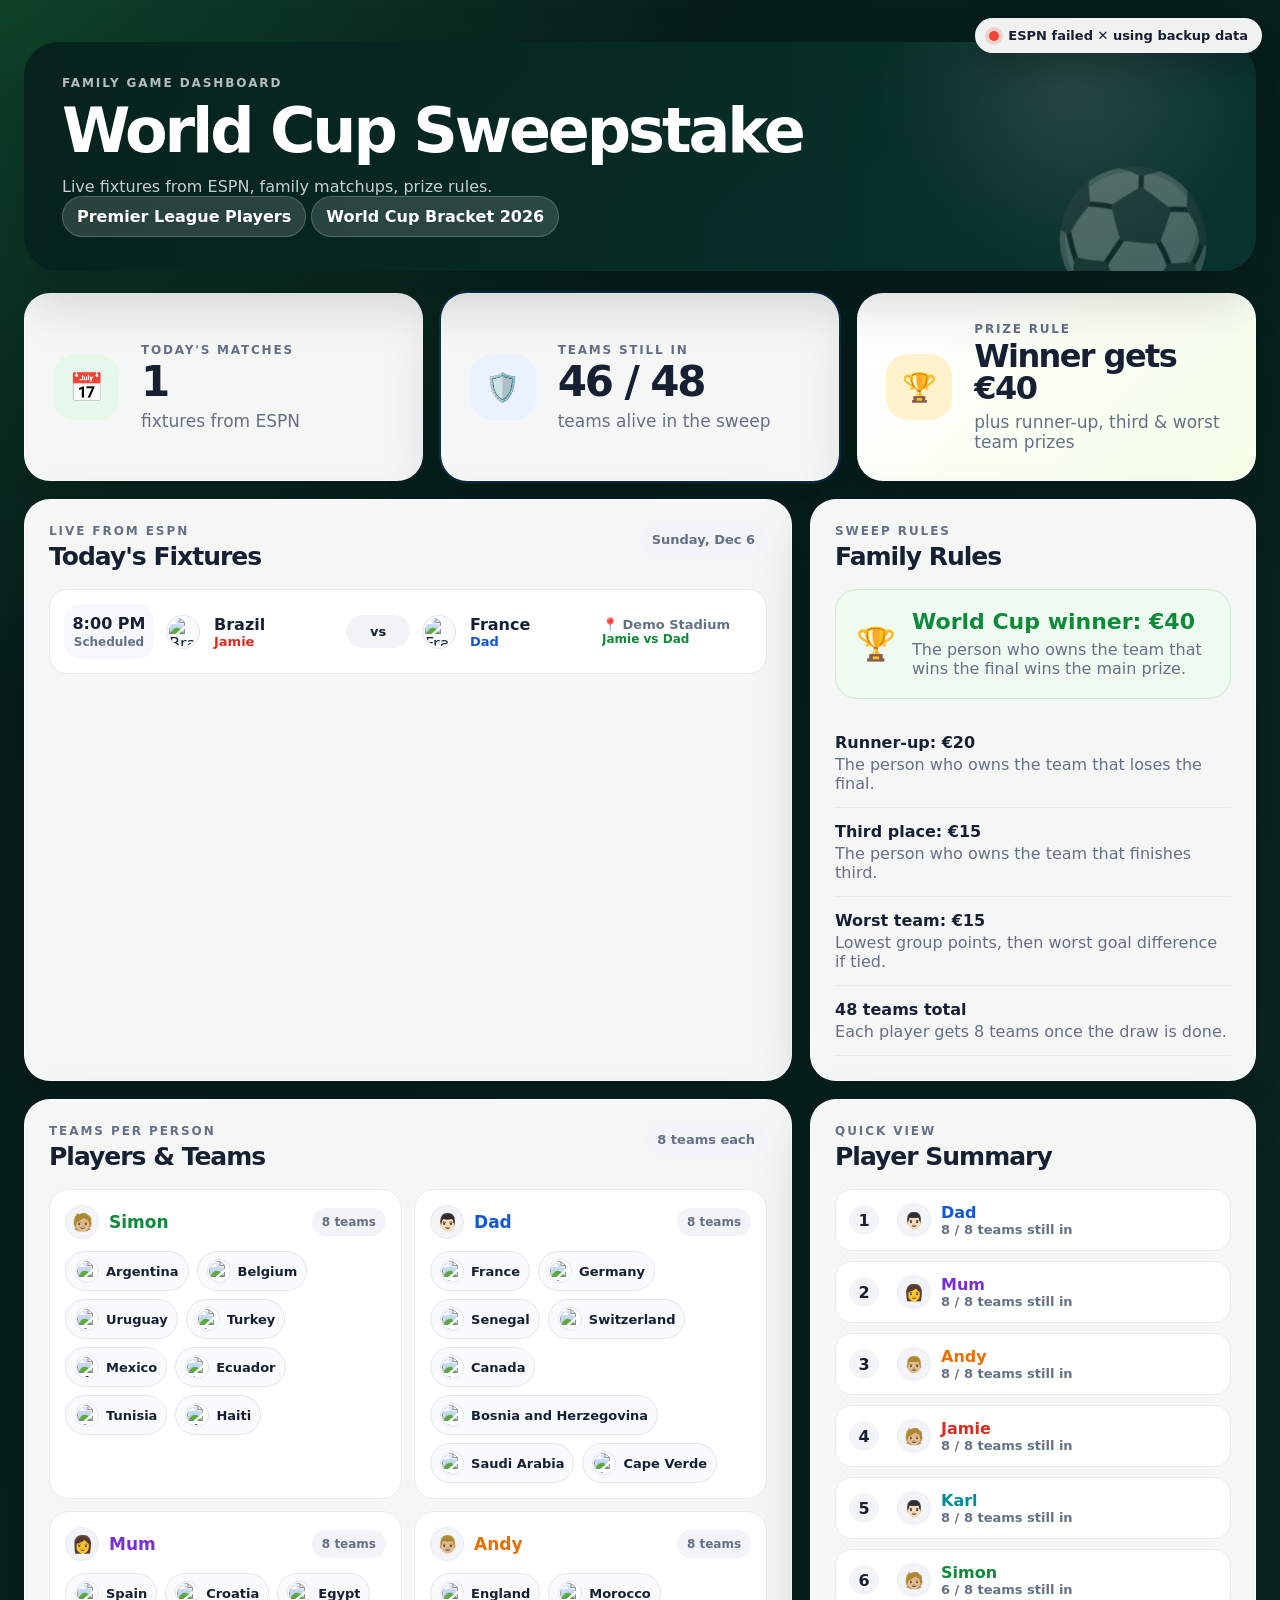
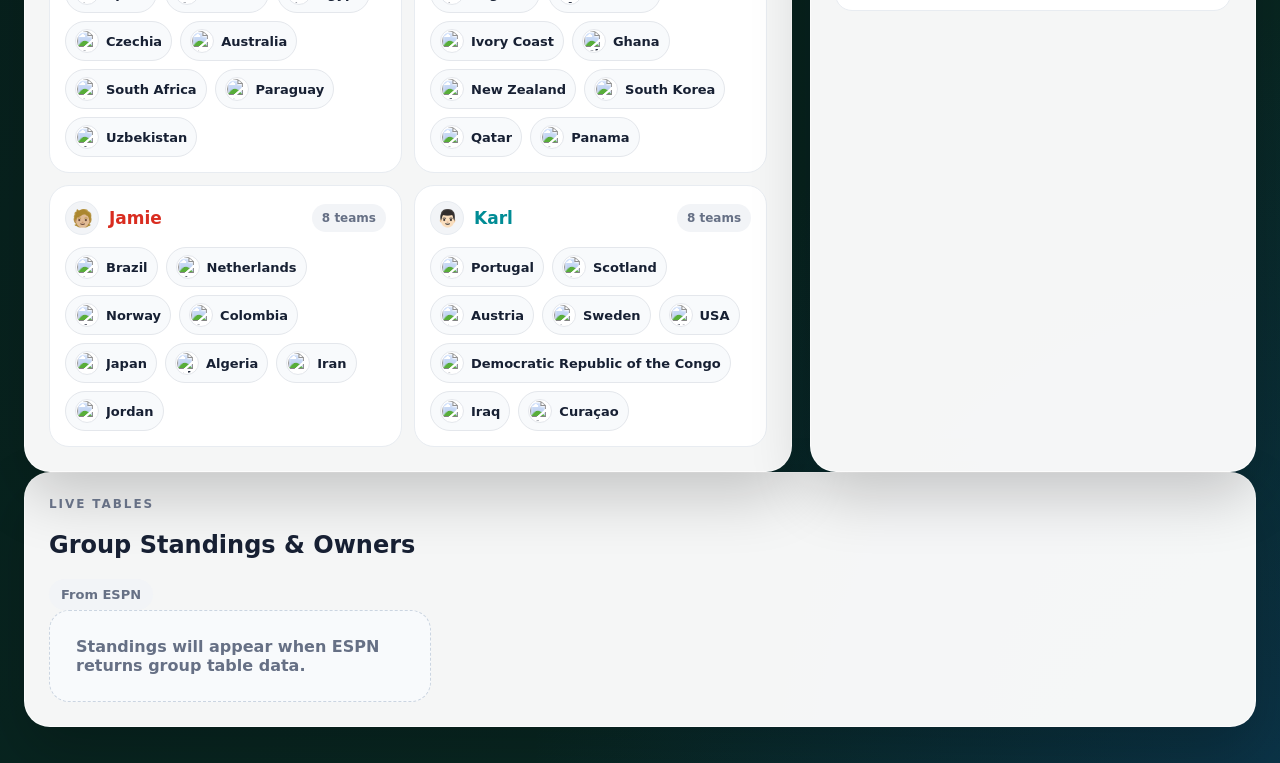
==== commit 3d76ce72: "V16" ====
--- a/index.html
+++ b/index.html
@@ -28,6 +28,7 @@
         <h1>World Cup Sweepstake</h1>
         <p class="hero-subtitle">Live fixtures from ESPN, family matchups, prize rules.</p>
         <a class="quick-link" href="premier-league.html">Premier League Players</a>
+        <a class="quick-link" href="bracket.html">World Cup Bracket 2026</a>
       </div>
     </section>
 
--- a/styles.css
+++ b/styles.css
@@ -1073,4 +1073,253 @@
     justify-self: start;
     white-space: normal;
   }
+}
+/* =========================
+   ESPN-STYLE BRACKET PAGE
+========================= */
+
+.espn-bracket-panel {
+  background: #f7f8fa;
+}
+
+.bracket-nav {
+  display: flex;
+  flex-wrap: wrap;
+  gap: 10px;
+  margin-top: 16px;
+}
+
+.bracket-summary-grid {
+  margin-bottom: 22px;
+}
+
+.qualified-team-grid {
+  display: grid;
+  grid-template-columns: repeat(3, minmax(0, 1fr));
+  gap: 14px;
+}
+
+.qualified-team-card {
+  display: flex;
+  align-items: center;
+  gap: 12px;
+  padding: 14px 16px;
+  border: 1px solid #e5e7eb;
+  border-radius: 14px;
+  background: #ffffff;
+}
+
+.qualified-team-card img {
+  width: 34px;
+  height: 34px;
+  object-fit: contain;
+}
+
+.qualified-team-card strong,
+.qualified-team-card span {
+  display: block;
+}
+
+.qualified-team-card span {
+  margin-top: 3px;
+  font-size: 0.82rem;
+  font-weight: 700;
+}
+
+.qualified-badge {
+  margin-left: auto;
+  padding: 6px 10px;
+  border-radius: 999px;
+  background: #e9f8ee;
+  color: #0f8a3a !important;
+  font-size: 0.7rem !important;
+  font-weight: 900 !important;
+  text-transform: uppercase;
+  letter-spacing: 0.04em;
+}
+
+.bracket-notice {
+  margin: 0 0 16px;
+  padding: 12px 14px;
+  border: 1px solid #dbe3eb;
+  border-radius: 12px;
+  background: #ffffff;
+  color: #475467;
+  font-size: 0.9rem;
+  font-weight: 650;
+}
+
+.espn-bracket-scroller {
+  overflow-x: auto;
+  padding-bottom: 10px;
+}
+
+.espn-bracket-board {
+  display: grid;
+  grid-template-columns: repeat(6, 240px);
+  gap: 26px;
+  min-width: 1560px;
+  align-items: start;
+}
+
+.espn-round {
+  min-width: 0;
+  position: relative;
+}
+
+.espn-round-title {
+  text-align: center;
+  font-size: 0.78rem;
+  font-weight: 900;
+  text-transform: uppercase;
+  letter-spacing: 0.08em;
+  color: #667085;
+  margin-bottom: 12px;
+}
+
+.espn-round-column {
+  display: grid;
+  gap: 14px;
+}
+
+.espn-round-round16 .espn-round-column {
+  gap: 42px;
+  padding-top: 30px;
+}
+
+.espn-round-quarters .espn-round-column {
+  gap: 102px;
+  padding-top: 82px;
+}
+
+.espn-round-semis .espn-round-column {
+  gap: 228px;
+  padding-top: 185px;
+}
+
+.espn-round-final .espn-round-column {
+  gap: 0;
+  padding-top: 320px;
+}
+
+.espn-round-third .espn-round-column {
+  gap: 0;
+  padding-top: 380px;
+}
+
+.espn-match-card {
+  position: relative;
+  border: 1px solid #dadfe6;
+  border-radius: 10px;
+  background: #ffffff;
+  overflow: hidden;
+  box-shadow: 0 1px 2px rgba(16, 24, 40, 0.06);
+}
+
+.espn-round:not(.espn-round-final):not(.espn-round-third) .espn-match-card::after {
+  content: "";
+  position: absolute;
+  top: 50%;
+  right: -26px;
+  width: 26px;
+  height: 2px;
+  background: #d0d5dd;
+  transform: translateY(-50%);
+}
+
+.espn-match-top {
+  display: flex;
+  justify-content: space-between;
+  gap: 8px;
+  padding: 7px 10px;
+  border-bottom: 1px solid #edf1f5;
+  background: #fafbfc;
+  color: #667085;
+  font-size: 0.68rem;
+  font-weight: 800;
+}
+
+.espn-team-row {
+  display: flex;
+  justify-content: space-between;
+  align-items: center;
+  gap: 8px;
+  min-height: 54px;
+  padding: 8px 10px;
+  border-bottom: 1px solid #edf1f5;
+}
+
+.espn-team-row:last-child {
+  border-bottom: none;
+}
+
+.espn-team-row-winner {
+  background: #eefaf2;
+}
+
+.espn-team-left {
+  display: flex;
+  align-items: center;
+  gap: 8px;
+  min-width: 0;
+}
+
+.espn-team-left img {
+  width: 24px;
+  height: 24px;
+  object-fit: contain;
+  flex-shrink: 0;
+}
+
+.espn-team-left strong,
+.espn-team-left span {
+  display: block;
+}
+
+.espn-team-left strong {
+  color: #172033;
+  font-size: 0.8rem;
+  line-height: 1.1;
+  white-space: nowrap;
+  overflow: hidden;
+  text-overflow: ellipsis;
+  max-width: 145px;
+}
+
+.espn-team-left span {
+  margin-top: 2px;
+  font-size: 0.69rem;
+  font-weight: 850;
+}
+
+.espn-team-score {
+  color: #172033;
+  font-size: 1rem;
+  flex-shrink: 0;
+}
+
+.espn-placeholder-card {
+  opacity: 0.86;
+}
+
+.espn-team-tbd strong,
+.espn-team-tbd span {
+  color: #98a2b3 !important;
+}
+
+@media (max-width: 900px) {
+  .qualified-team-grid {
+    grid-template-columns: repeat(2, minmax(0, 1fr));
+  }
+}
+
+@media (max-width: 640px) {
+  .qualified-team-grid {
+    grid-template-columns: 1fr;
+  }
+
+  .espn-bracket-board {
+    grid-template-columns: repeat(6, 220px);
+    min-width: 1420px;
+  }
 }
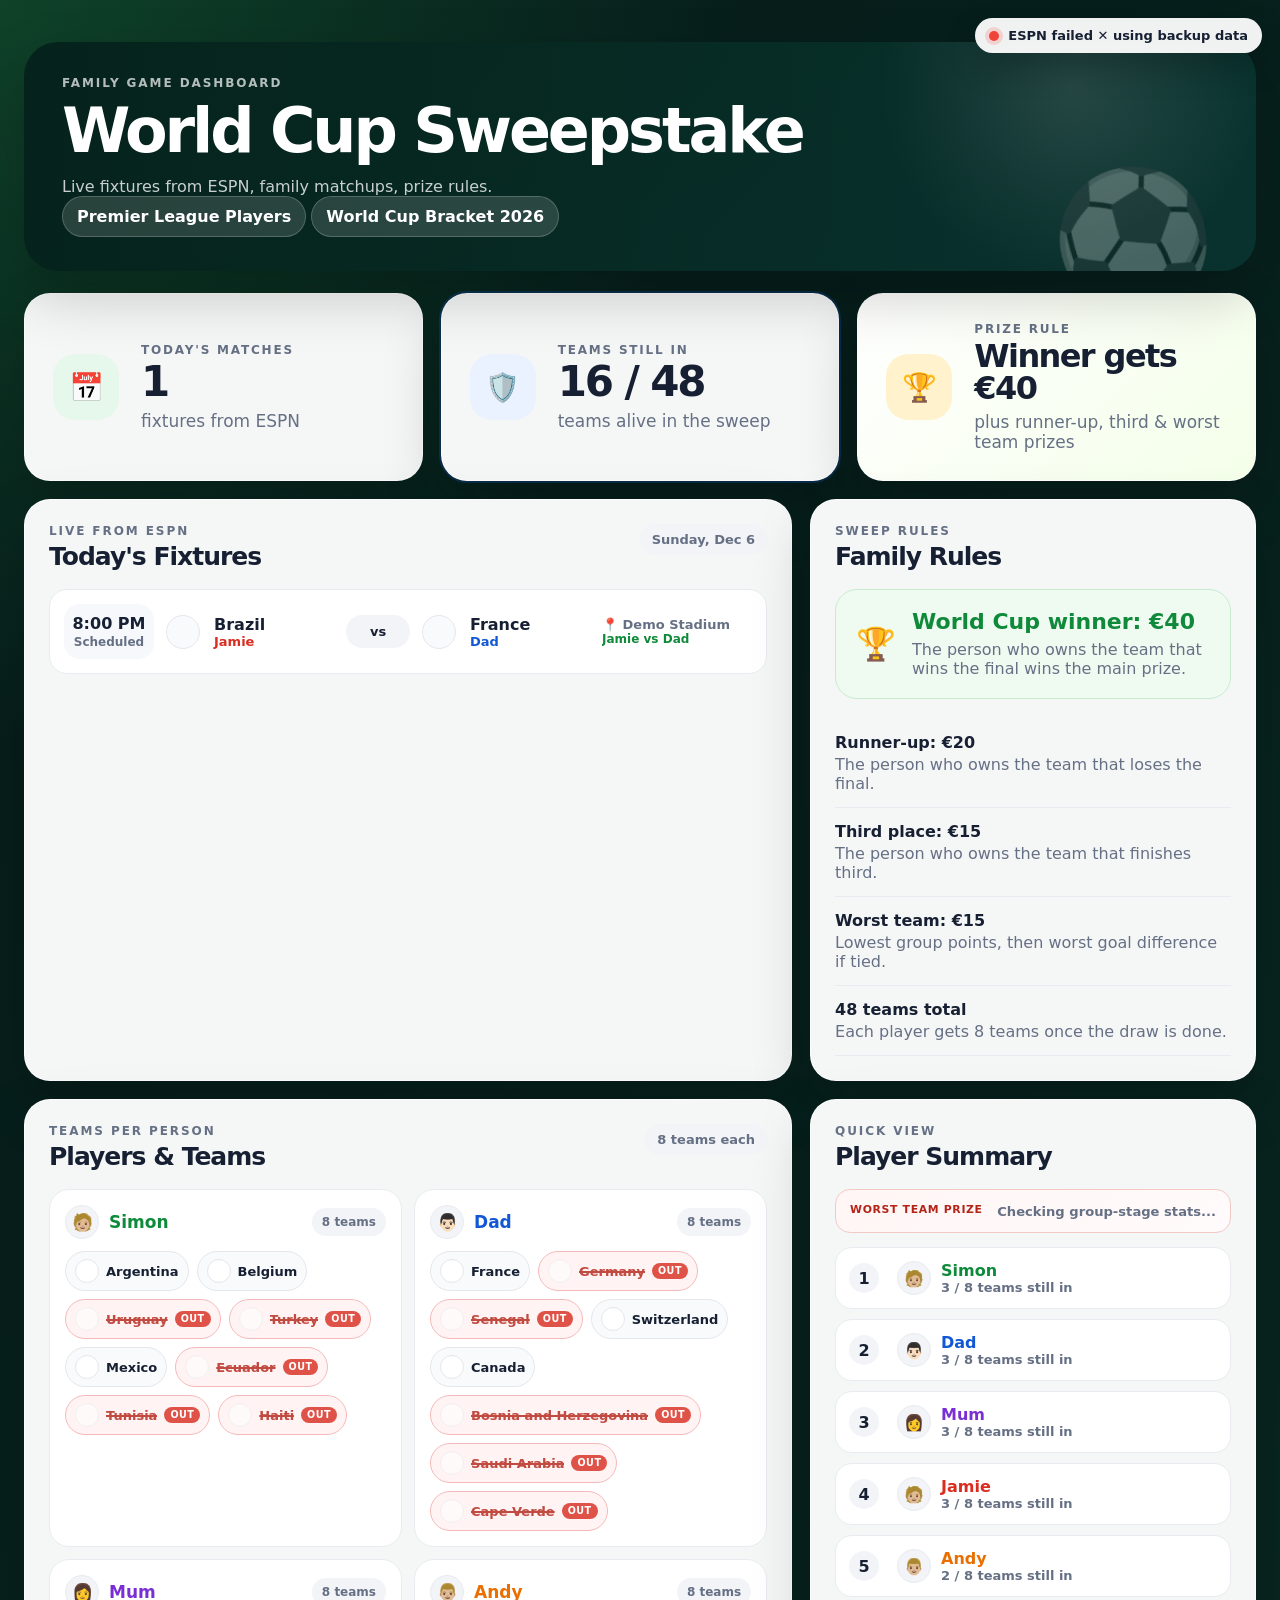
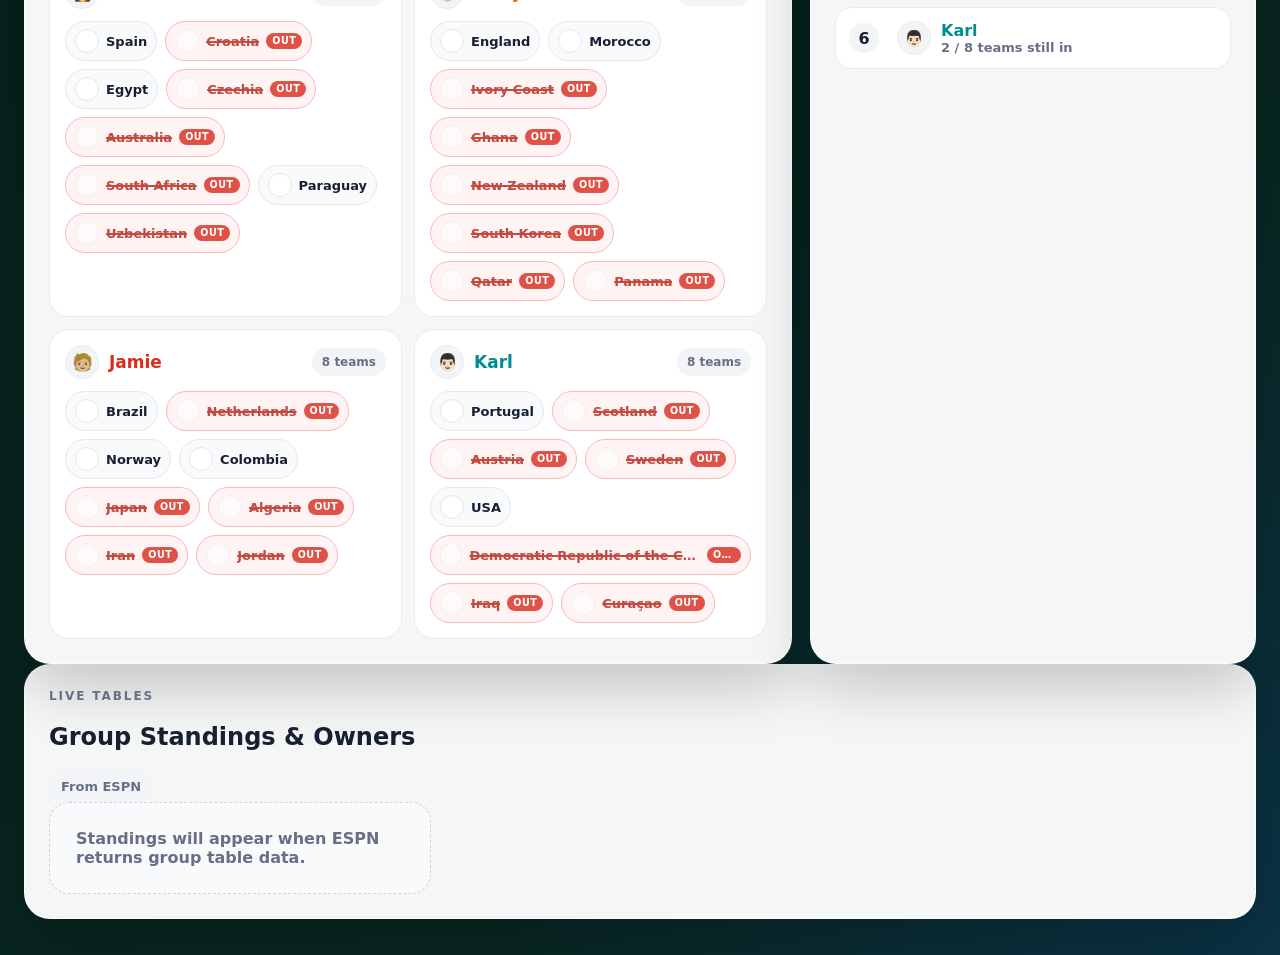
==== commit b5790f81: "V19" ====
--- a/index.html
+++ b/index.html
@@ -117,6 +117,10 @@
             <h2>Player Summary</h2>
           </div>
         </div>
+        <div id="worstTeamTile" class="worst-team-tile">
+    <span class="worst-team-label">Worst Team Prize</span>
+    <span class="worst-team-loading">Checking group-stage stats...</span>
+  </div>
         <div id="leaderboard" class="leaderboard-list"></div>
       </article>
     </section>
--- a/styles.css
+++ b/styles.css
@@ -1322,4 +1322,119 @@
     grid-template-columns: repeat(6, 220px);
     min-width: 1420px;
   }
+}
+/* Knocked-out team pills */
+.draw-team-chip.team-knocked-out {
+  background: #fff1f1;
+  border-color: #f3aaaa;
+  color: #b42318;
+  opacity: 0.82;
+}
+
+.draw-team-chip.team-knocked-out img {
+  filter: grayscale(1);
+  opacity: 0.6;
+}
+
+.draw-team-chip.team-knocked-out > span:nth-child(2) {
+  text-decoration: line-through;
+  text-decoration-thickness: 1.5px;
+}
+
+.out-badge {
+  margin-left: auto;
+  padding: 3px 6px;
+  border-radius: 999px;
+  background: #d92d20;
+  color: #ffffff;
+  font-size: 0.6rem;
+  font-weight: 900;
+  letter-spacing: 0.05em;
+  line-height: 1;
+}
+
+/* Worst Team prize tile */
+.worst-team-tile {
+  display: flex;
+  align-items: center;
+  justify-content: space-between;
+  gap: 14px;
+  margin: 0 0 14px;
+  padding: 13px 14px;
+  border: 1px solid #f3c9c5;
+  border-radius: 15px;
+  background: linear-gradient(135deg, #fff6f5, #fffafb);
+}
+
+.worst-team-main {
+  display: flex;
+  align-items: center;
+  gap: 10px;
+  min-width: 0;
+}
+
+.worst-team-main img {
+  width: 34px;
+  height: 34px;
+  object-fit: contain;
+  flex-shrink: 0;
+  filter: grayscale(0.15);
+}
+
+.worst-team-label {
+  display: block;
+  margin-bottom: 3px;
+  color: #b42318;
+  font-size: 0.68rem;
+  font-weight: 900;
+  text-transform: uppercase;
+  letter-spacing: 0.06em;
+}
+
+.worst-team-main strong {
+  display: block;
+  color: #172033;
+  font-size: 0.95rem;
+}
+
+.worst-team-owner {
+  display: block;
+  margin-top: 2px;
+  font-size: 0.78rem;
+  font-weight: 800;
+}
+
+.worst-team-stats {
+  display: flex;
+  gap: 10px;
+  flex-shrink: 0;
+  color: #7a271a;
+  font-size: 0.76rem;
+  text-align: right;
+}
+
+.worst-team-stats span {
+  display: block;
+}
+
+.worst-team-stats strong {
+  display: block;
+  font-size: 1rem;
+}
+
+.worst-team-loading {
+  color: #667085;
+  font-size: 0.82rem;
+  font-weight: 700;
+}
+
+@media (max-width: 520px) {
+  .worst-team-tile {
+    align-items: flex-start;
+    flex-direction: column;
+  }
+
+  .worst-team-stats {
+    text-align: left;
+  }
 }
